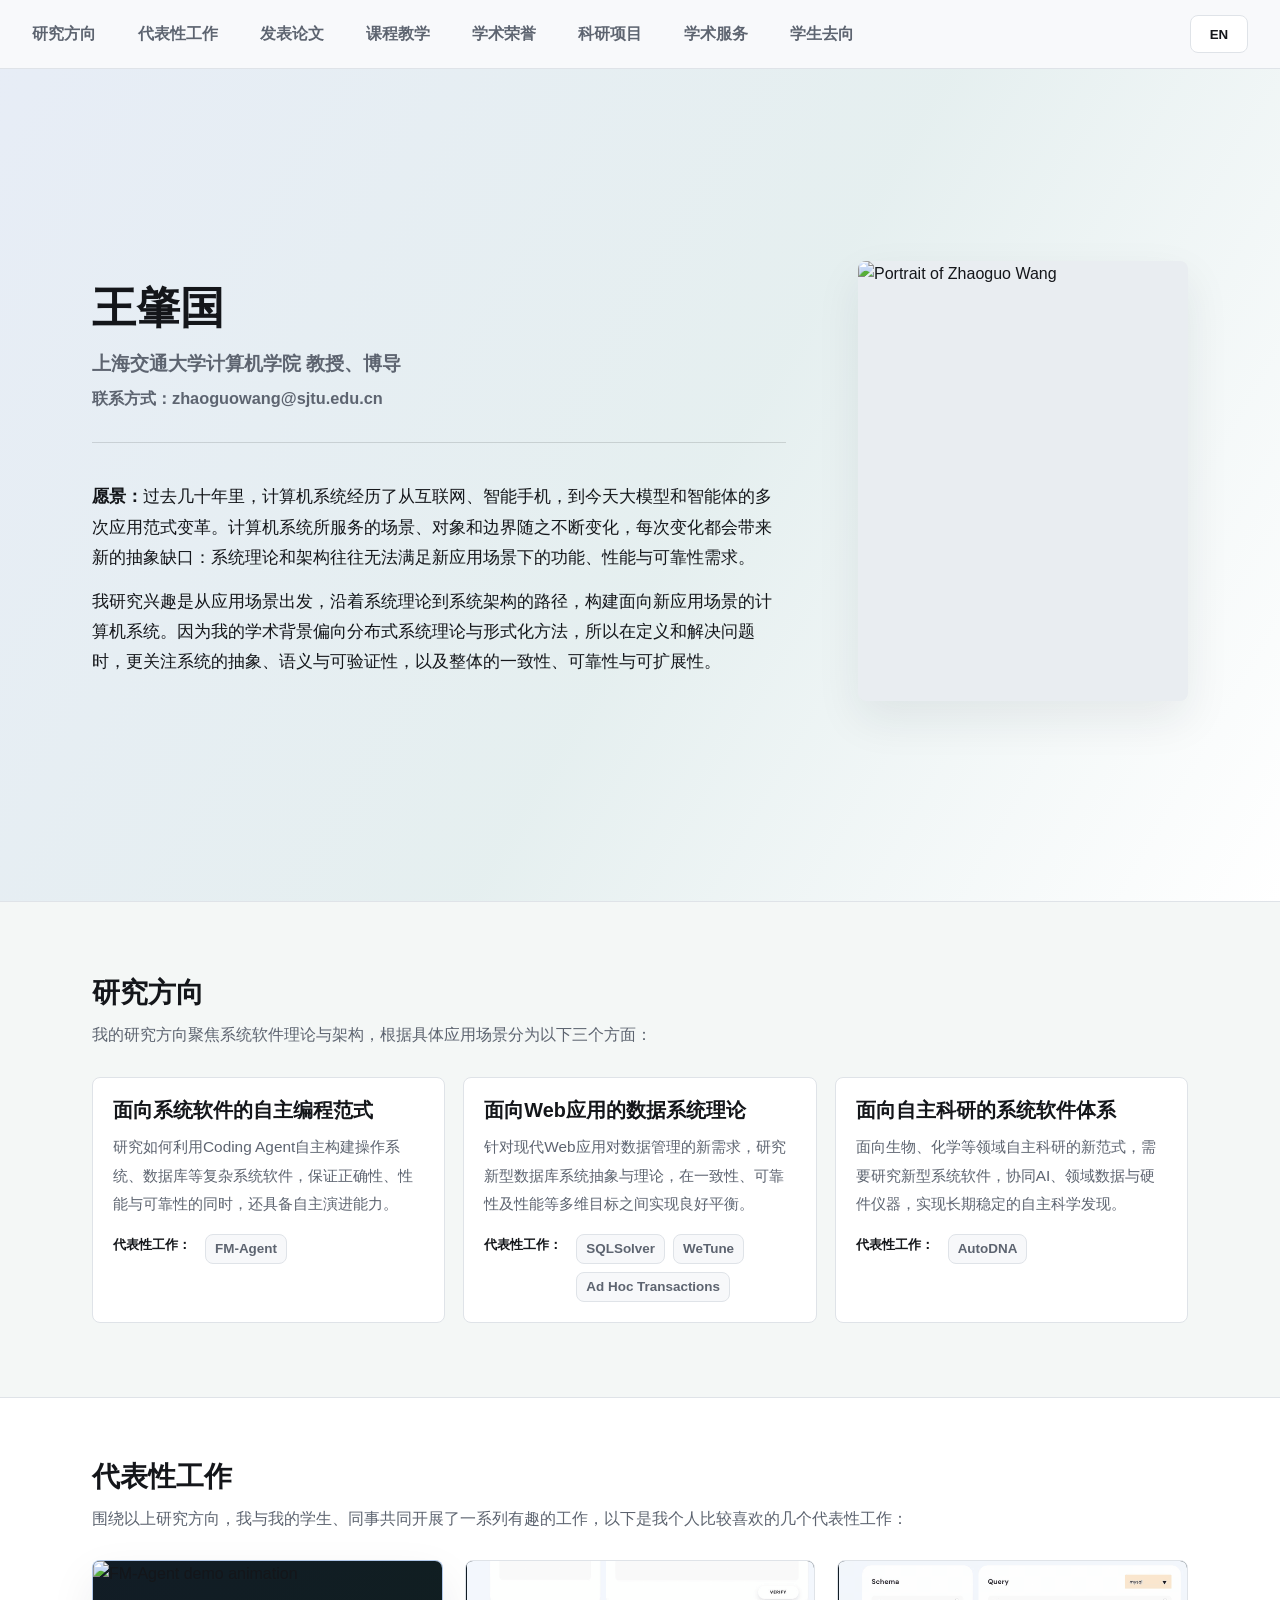
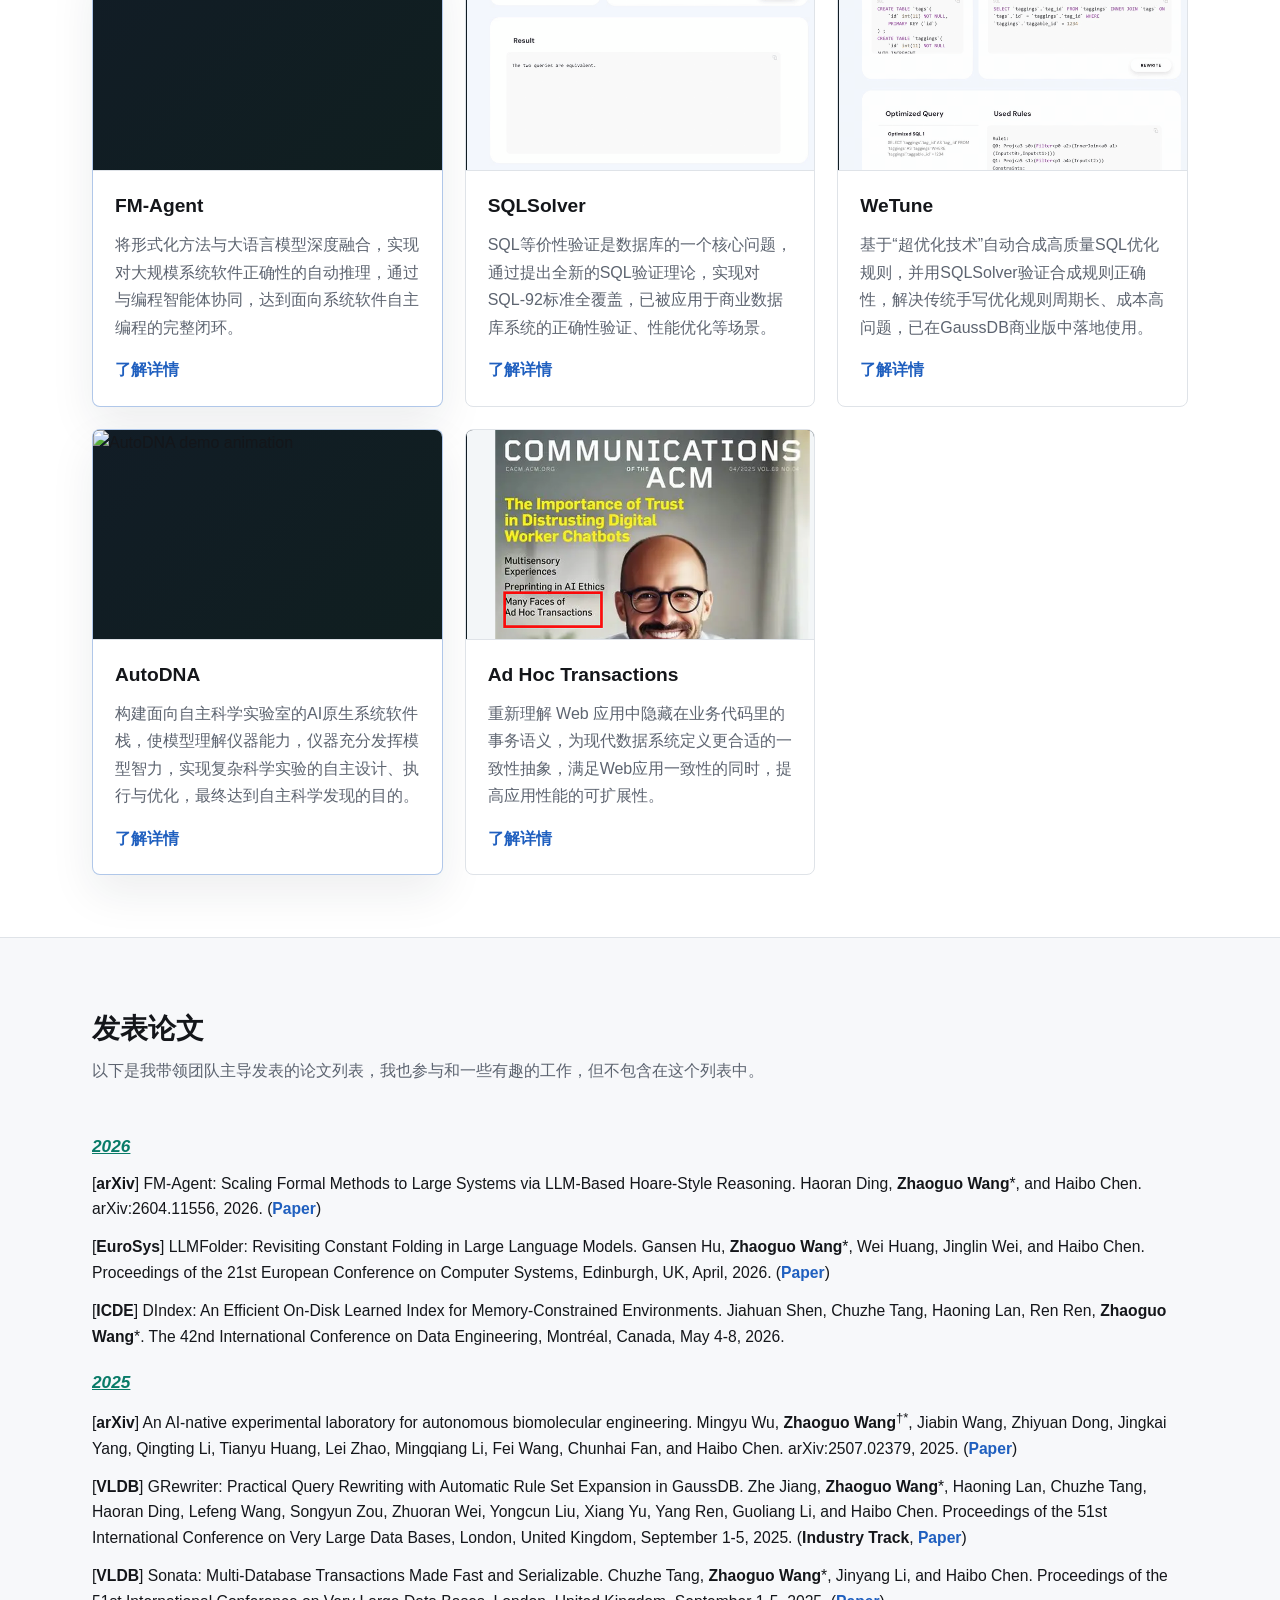
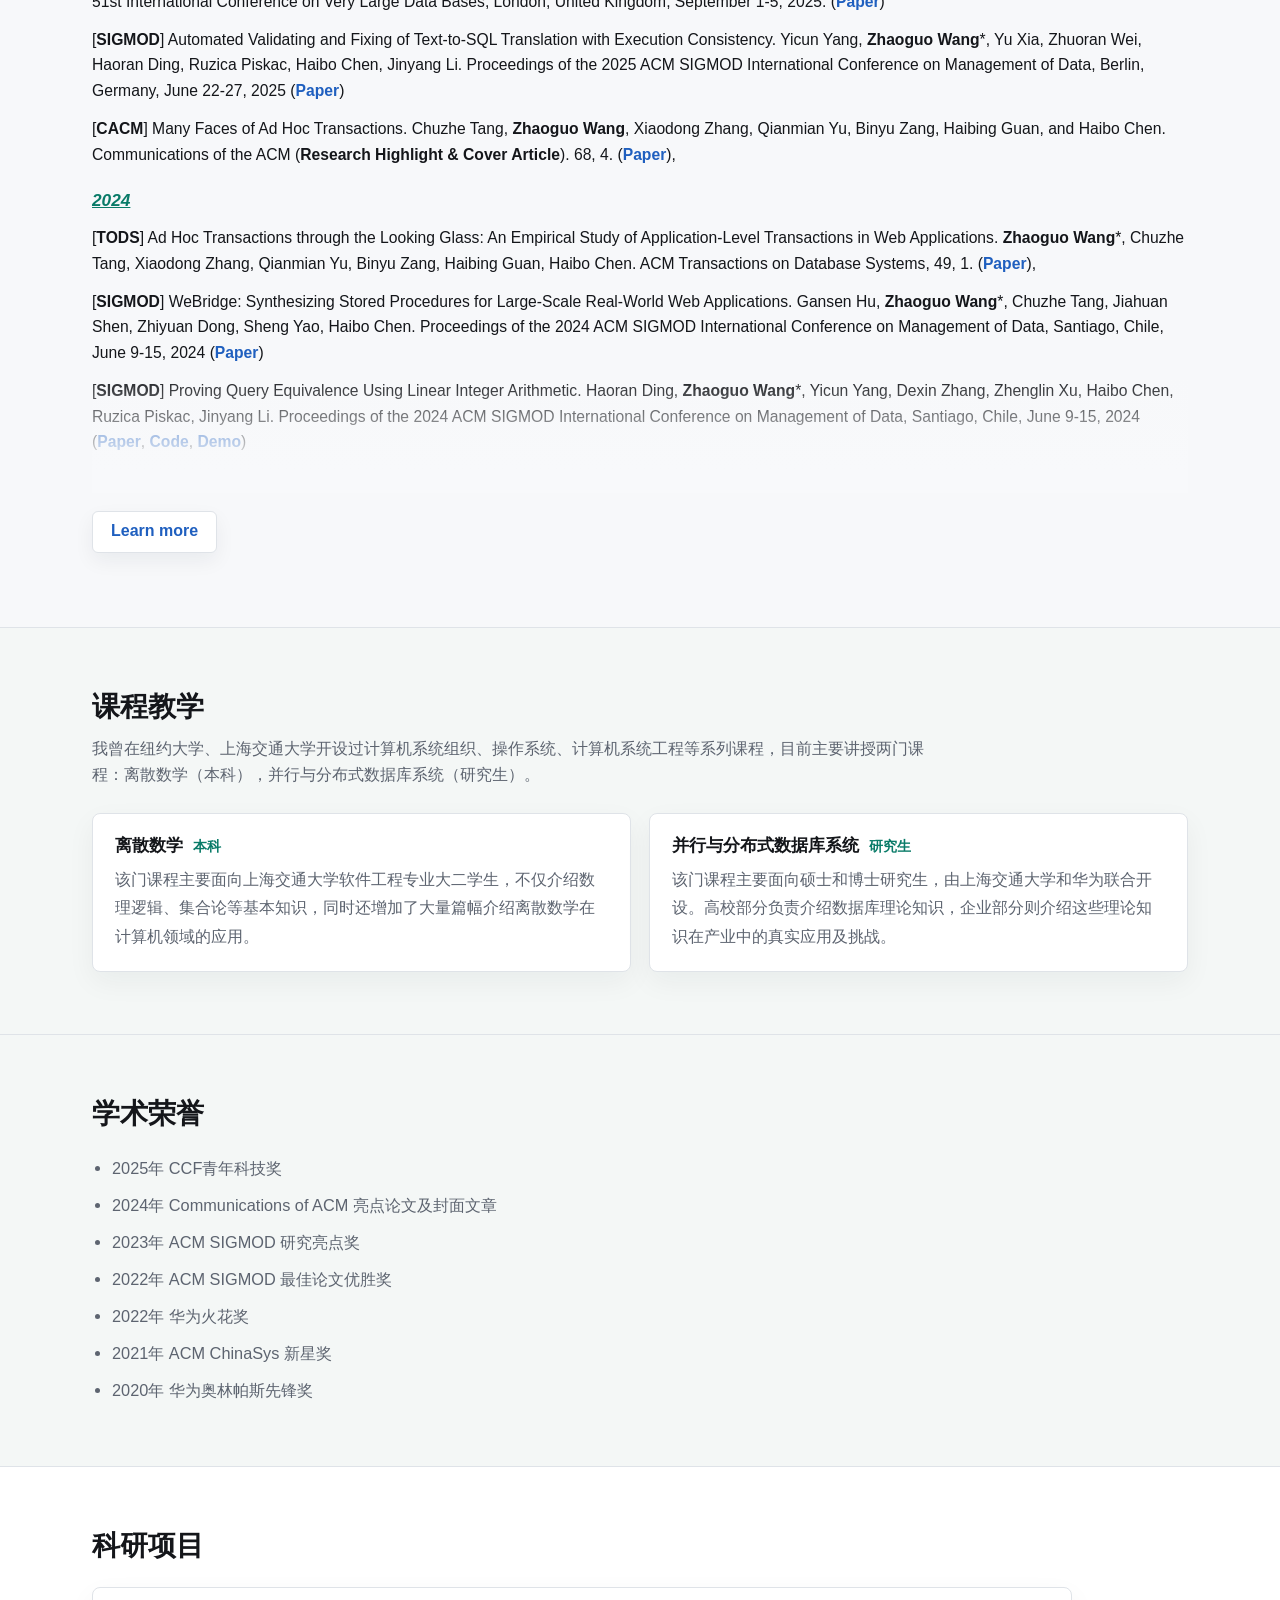
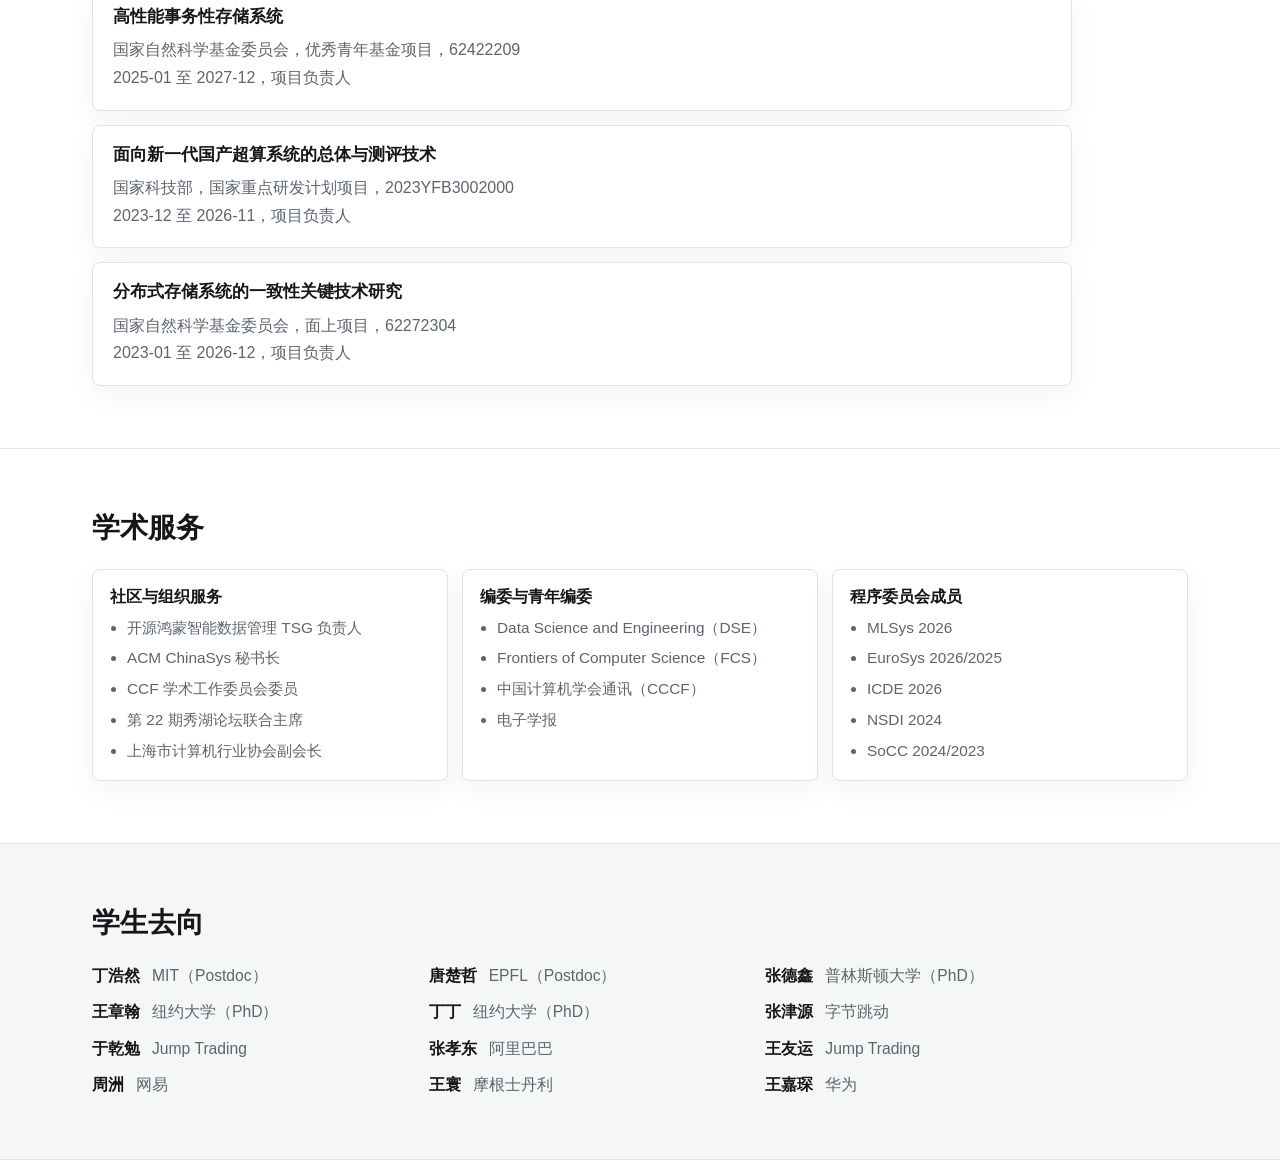
==== index.html @ a7bd4080 "Publish personal homepage" ====
<!doctype html>
<html lang="zh-CN">
  <head>
    <meta charset="utf-8">
    <meta name="viewport" content="width=device-width, initial-scale=1">
    <title>王肇国 | Zhaoguo Wang</title>
    <meta
      name="description"
      content="王肇国，上海交通大学计算机学院教授。研究可信 AI-native 系统、数据系统的自动化验证与优化，以及自动化科学基础设施。"
    >
    <link rel="stylesheet" href="./styles.css">
  </head>
  <body>
    <header class="site-header">
      <nav class="main-nav" aria-label="Primary navigation">
        <a href="#research-agenda" data-nav="researchAgenda">研究方向</a>
        <div class="nav-dropdown">
          <a href="#research-projects" data-nav="researchProjects">代表性工作</a>
          <div class="nav-dropdown-menu" id="work-nav-menu" aria-label="Representative work pages"></div>
        </div>
        <a href="#publications" data-nav="publications">发表论文</a>
        <a href="#teaching" data-nav="teaching">课程教学</a>
        <a href="#honors" data-nav="honors">学术荣誉</a>
        <a href="#funded-projects" data-nav="fundedProjects">科研项目</a>
        <a href="#academic-service" data-nav="academicService">学术服务</a>
        <a href="#student-destinations" data-nav="studentDestinations">学生去向</a>
      </nav>
      <button class="language-toggle" id="language-toggle" type="button">EN</button>
    </header>

    <main id="top">
      <section class="hero-section" aria-labelledby="hero-name">
        <div class="hero-inner">
          <div class="hero-copy">
            <h1 id="hero-name"></h1>
            <p class="role-line" id="hero-role"></p>
            <p class="role-line contact-line" id="hero-contact"></p>
            <div class="hero-interest">
              <div class="hero-lead" id="hero-lead"></div>
            </div>
          </div>
          <figure class="portrait-frame">
            <img
              src="https://cs.sjtu.edu.cn/upload/image/jiaoshiml/%E7%8E%8B%E8%82%87%E5%9B%BD.jpg"
              alt="Portrait of Zhaoguo Wang"
            >
          </figure>
        </div>
      </section>

      <section class="section-band subtle" id="research-agenda" aria-labelledby="research-agenda-title">
        <div class="content-grid research-agenda-grid">
          <div class="section-heading">
            <p class="eyebrow" id="research-agenda-eyebrow"></p>
            <h2 id="research-agenda-title"></h2>
            <p class="section-note" id="research-agenda-note"></p>
          </div>
          <div class="research-direction-stack" id="research-direction-stack"></div>
        </div>
      </section>

      <section class="section-band" id="research-projects" aria-labelledby="research-projects-title">
        <div class="content-grid compact-grid work-section-grid">
          <div class="section-heading">
            <p class="eyebrow" id="research-projects-eyebrow"></p>
            <h2 id="research-projects-title"></h2>
            <p class="section-note" id="research-projects-note"></p>
          </div>
          <div class="research-project-stack" id="research-projects-stack"></div>
        </div>
      </section>

      <section class="section-band quiet" id="publications" aria-labelledby="publications-title">
        <div class="content-grid publications-grid">
          <div class="section-heading">
            <p class="eyebrow" id="publications-eyebrow"></p>
            <h2 id="publications-title"></h2>
            <p class="section-note" id="publications-note"></p>
          </div>
          <div class="publication-list-panel">
            <div class="publication-stack" id="publication-stack"></div>
            <button class="publication-toggle" id="publication-toggle" type="button" aria-expanded="false"></button>
          </div>
        </div>
      </section>

      <section class="section-band subtle" id="teaching" aria-labelledby="teaching-title">
        <div class="content-grid compact-grid teaching-grid">
          <div class="section-heading">
            <p class="eyebrow" id="teaching-eyebrow"></p>
            <h2 id="teaching-title"></h2>
            <p class="section-note" id="teaching-note"></p>
          </div>
          <div class="course-list" id="teaching-list"></div>
        </div>
      </section>

      <section class="section-band subtle" id="honors" aria-labelledby="honors-title">
        <div class="content-grid compact-grid honors-grid">
          <div class="section-heading">
            <p class="eyebrow" id="honors-eyebrow"></p>
            <h2 id="honors-title"></h2>
          </div>
          <ul class="plain-list standalone-list" id="honors-list"></ul>
        </div>
      </section>

      <section class="section-band" id="funded-projects" aria-labelledby="funded-projects-title">
        <div class="content-grid compact-grid funded-projects-grid">
          <div class="section-heading">
            <p class="eyebrow" id="funded-projects-eyebrow"></p>
            <h2 id="funded-projects-title"></h2>
          </div>
          <div class="funded-project-list" id="funded-projects-list"></div>
        </div>
      </section>

      <section class="section-band" id="academic-service" aria-labelledby="academic-service-title">
        <div class="content-grid compact-grid academic-service-grid">
          <div class="section-heading">
            <p class="eyebrow" id="academic-service-eyebrow"></p>
            <h2 id="academic-service-title"></h2>
          </div>
          <div class="academic-service-list" id="academic-service-list"></div>
        </div>
      </section>

      <section class="section-band subtle" id="student-destinations" aria-labelledby="student-destinations-title">
        <div class="content-grid compact-grid student-destinations-grid">
          <div class="section-heading">
            <p class="eyebrow" id="student-destinations-eyebrow"></p>
            <h2 id="student-destinations-title"></h2>
          </div>
          <div class="student-destination-list" id="student-destinations-list"></div>
        </div>
      </section>

    </main>

    <script src="./publications.js"></script>
    <script src="./script.js"></script>
  </body>
</html>
---- styles.css ----
:root {
  color-scheme: light;
  --paper: #f8f9fb;
  --surface: #ffffff;
  --ink: #14161a;
  --muted: #5d6470;
  --line: #dfe3e8;
  --blue: #1f5fbf;
  --green: #097b68;
  --amber: #a75a21;
  --red: #9b3d4b;
  --shadow: 0 18px 45px rgba(24, 33, 45, 0.08);
  --max-width: 1160px;
}

* {
  box-sizing: border-box;
}

html {
  scroll-behavior: smooth;
}

body {
  margin: 0;
  background: var(--paper);
  color: var(--ink);
  font-family: -apple-system, BlinkMacSystemFont, "Segoe UI", "Noto Sans SC", "PingFang SC",
    "Microsoft YaHei", sans-serif;
  font-size: 16px;
  line-height: 1.65;
  letter-spacing: 0;
}

a {
  color: var(--blue);
  text-decoration-thickness: 1px;
  text-underline-offset: 3px;
}

a:hover {
  color: var(--green);
}

.site-header {
  position: sticky;
  top: 0;
  z-index: 20;
  display: flex;
  align-items: center;
  gap: 28px;
  min-height: 68px;
  padding: 0 32px;
  background: rgba(248, 249, 251, 0.94);
  border-bottom: 1px solid var(--line);
  backdrop-filter: blur(14px);
}

.main-nav {
  display: flex;
  align-items: center;
  justify-content: flex-start;
  gap: 42px;
  flex: 1;
  overflow: visible;
  scrollbar-width: none;
}

.main-nav::-webkit-scrollbar {
  display: none;
}

.main-nav a {
  color: var(--muted);
  font-size: 0.98rem;
  font-weight: 600;
  text-decoration: none;
  white-space: nowrap;
}

.main-nav a:hover {
  color: var(--ink);
}

.nav-dropdown {
  position: relative;
  display: flex;
  align-items: center;
  min-height: 68px;
}

.nav-dropdown-menu {
  position: absolute;
  top: calc(100% - 10px);
  left: 50%;
  z-index: 30;
  display: grid;
  min-width: 260px;
  padding: 8px;
  border: 1px solid var(--line);
  border-radius: 8px;
  background: rgba(255, 255, 255, 0.98);
  box-shadow: var(--shadow);
  opacity: 0;
  pointer-events: none;
  transform: translate(-50%, 6px);
  transition:
    opacity 0.16s ease,
    transform 0.16s ease;
}

.nav-dropdown:hover .nav-dropdown-menu,
.nav-dropdown:focus-within .nav-dropdown-menu,
.nav-dropdown.open .nav-dropdown-menu {
  opacity: 1;
  pointer-events: auto;
  transform: translate(-50%, 0);
}

.nav-dropdown-menu a {
  display: block;
  padding: 9px 10px;
  border-radius: 6px;
  color: var(--muted);
  font-size: 0.9rem;
  line-height: 1.35;
}

.nav-dropdown-menu a:hover {
  background: #f1f4f8;
  color: var(--ink);
}

.language-toggle {
  width: 58px;
  height: 38px;
  border: 1px solid var(--line);
  border-radius: 8px;
  background: var(--surface);
  color: var(--ink);
  font-weight: 700;
  cursor: pointer;
}

.language-toggle:hover {
  border-color: var(--blue);
}

.hero-section {
  background:
    linear-gradient(120deg, rgba(31, 95, 191, 0.08), rgba(9, 123, 104, 0.08) 54%, #fff 100%),
    var(--paper);
  border-bottom: 1px solid var(--line);
}

.hero-inner {
  display: grid;
  grid-template-columns: minmax(0, 1fr) 330px;
  gap: 72px;
  align-items: center;
  max-width: var(--max-width);
  min-height: calc(100vh - 68px);
  margin: 0 auto;
  padding: 74px 32px 82px;
}

.hero-copy {
  max-width: 760px;
}

.eyebrow {
  margin: 0 0 12px;
  color: var(--green);
  font-size: 0.88rem;
  font-weight: 800;
}

h1,
h2,
h3,
p {
  letter-spacing: 0;
}

h1 {
  margin: 0;
  font-size: 2.72rem;
  line-height: 1.08;
}

h2 {
  margin: 0;
  font-size: 1.72rem;
  line-height: 1.24;
}

h3 {
  margin: 0;
  font-size: 1.08rem;
  line-height: 1.35;
}

.role-line {
  margin: 16px 0 0;
  color: var(--muted);
  font-size: 1.18rem;
  font-weight: 650;
}

.contact-line {
  margin-top: 6px;
  font-size: 1.02rem;
}

.hero-lead {
  max-width: 720px;
  margin: 14px 0 0;
  font-size: 1.08rem;
  line-height: 1.75;
}

.hero-lead p {
  margin: 0;
}

.hero-lead p + p {
  margin-top: 14px;
}

.hero-interest {
  max-width: 760px;
  margin-top: 30px;
  padding-top: 24px;
  border-top: 1px solid rgba(20, 22, 26, 0.14);
}

.portrait-frame {
  margin: 0;
}

.portrait-frame img {
  display: block;
  width: 100%;
  aspect-ratio: 3 / 4;
  object-fit: cover;
  border-radius: 8px;
  box-shadow: var(--shadow);
  background: #e9edf1;
}

.section-band {
  border-bottom: 1px solid var(--line);
  background: var(--surface);
}

.section-band.subtle {
  background: #f4f7f6;
}

.section-band.quiet {
  background: #f7f8fa;
}

.content-grid {
  display: grid;
  grid-template-columns: 300px minmax(0, 1fr);
  gap: 64px;
  max-width: var(--max-width);
  margin: 0 auto;
  padding: 74px 32px;
}

.compact-grid {
  padding-top: 62px;
  padding-bottom: 62px;
}

.teaching-grid,
.honors-grid,
.funded-projects-grid,
.academic-service-grid,
.student-destinations-grid {
  grid-template-columns: 1fr;
  gap: 24px;
}

.teaching-grid .section-heading,
.honors-grid .section-heading,
.funded-projects-grid .section-heading,
.academic-service-grid .section-heading,
.student-destinations-grid .section-heading {
  position: static;
  max-width: 860px;
}

.section-heading {
  position: sticky;
  top: 96px;
  align-self: start;
}

.section-heading .eyebrow {
  display: none;
}

.section-note {
  margin: 12px 0 0;
  color: var(--muted);
}

.large-copy {
  margin: 0;
  font-size: 1.15rem;
  line-height: 1.8;
}

.research-direction-stack,
.research-project-stack {
  display: grid;
  gap: 18px;
}

.research-agenda-grid {
  grid-template-columns: 1fr;
  gap: 28px;
}

.research-agenda-grid .section-heading {
  position: static;
  max-width: none;
}

.research-agenda-grid .section-note {
  max-width: 1040px;
}

.work-section-grid {
  grid-template-columns: 1fr;
  gap: 28px;
}

.work-section-grid .section-heading {
  position: static;
  max-width: 980px;
}

.publications-grid {
  grid-template-columns: 1fr;
  gap: 28px;
}

.publications-grid .section-heading {
  position: static;
  max-width: 980px;
}

.research-direction-stack {
  grid-template-columns: repeat(3, minmax(0, 1fr));
}

.research-direction-card {
  display: grid;
  grid-template-columns: 1fr;
  gap: 14px;
  padding: 20px;
  border: 1px solid var(--line);
  border-radius: 8px;
  background: var(--surface);
  color: var(--ink);
  transition:
    border-color 0.16s ease,
    box-shadow 0.16s ease,
    transform 0.16s ease;
}

.research-direction-card:hover {
  border-color: rgba(31, 95, 191, 0.45);
  color: var(--ink);
  box-shadow: var(--shadow);
  transform: translateY(-1px);
}

.research-direction-card h3 {
  font-size: 1.24rem;
  line-height: 1.3;
}

.direction-copy p {
  margin: 10px 0 0;
  color: var(--muted);
  font-size: 0.96rem;
  line-height: 1.85;
}

.direction-project-list {
  display: flex;
  flex-wrap: nowrap;
  column-gap: 14px;
  row-gap: 8px;
  align-items: flex-start;
  margin-top: 15px;
}

.direction-project-links {
  display: inline-flex;
  flex: 1 1 auto;
  flex-wrap: wrap;
  gap: 8px;
  min-width: 0;
}

.direction-project-list > span,
.direction-project-list a {
  display: inline-flex;
  align-items: center;
  min-height: 28px;
  padding: 3px 9px;
  border: 1px solid var(--line);
  border-radius: 8px;
  background: #f7f8fa;
  color: var(--muted);
  font-size: 0.84rem;
  font-weight: 650;
  text-decoration: none;
}

.direction-project-list a:hover {
  border-color: rgba(31, 95, 191, 0.42);
  color: var(--blue);
  background: #f3f7ff;
}

.direction-project-list .direction-project-label {
  flex: 0 0 auto;
  min-height: auto;
  padding: 0;
  border: 0;
  background: transparent;
  color: var(--ink);
  font-weight: 750;
  white-space: nowrap;
}

.direction-project-list .direction-project-links {
  min-height: auto;
  padding: 0;
  border: 0;
  background: transparent;
}

.project-group {
  scroll-margin-top: 92px;
}

.project-group h3 {
  margin: 0 0 14px;
  color: var(--green);
  font-size: 1.22rem;
}

.research-direction-card,
.work-card,
.story-card,
.pub-year-block {
  border: 1px solid var(--line);
  border-radius: 8px;
  background: var(--surface);
}

.work-gallery {
  display: grid;
  grid-template-columns: repeat(3, minmax(0, 1fr));
  gap: 22px;
}

.work-card {
  overflow: hidden;
}

.work-card.featured {
  border-color: rgba(31, 95, 191, 0.35);
  box-shadow: var(--shadow);
}

.work-card-media {
  display: flex;
  align-items: center;
  justify-content: center;
  min-height: 210px;
  aspect-ratio: 16 / 9;
  overflow: hidden;
  border-bottom: 1px solid var(--line);
  background:
    linear-gradient(135deg, rgba(31, 95, 191, 0.08), rgba(9, 123, 104, 0.08)),
    #101719;
}

.work-card-media img {
  display: block;
  width: 100%;
  height: 100%;
  object-fit: contain;
}

.work-card-copy {
  display: grid;
  gap: 12px;
  padding: 22px;
}

.work-card-copy h3 {
  font-size: 1.2rem;
}

.work-card-copy p {
  margin: 0;
  color: var(--muted);
  line-height: 1.72;
}

.learn-more-link {
  justify-self: start;
  margin-top: 4px;
  color: var(--blue);
  font-weight: 750;
  text-decoration: none;
}

.learn-more-link:hover {
  color: var(--green);
}

.story-grid {
  display: grid;
  gap: 18px;
}

.story-card {
  padding: 24px;
}

.story-card.featured {
  border-color: rgba(31, 95, 191, 0.35);
  box-shadow: var(--shadow);
}

.story-meta {
  display: flex;
  flex-wrap: wrap;
  gap: 8px;
  margin-bottom: 14px;
  color: var(--muted);
  font-size: 0.82rem;
  font-weight: 750;
}

.meta-pill {
  display: inline-flex;
  align-items: center;
  min-height: 26px;
  padding: 3px 9px;
  border-radius: 8px;
  background: #f1f3f6;
}

.story-question {
  margin: 12px 0 0;
  color: var(--amber);
  font-weight: 750;
}

.story-text {
  margin: 12px 0 0;
  color: var(--muted);
}

.tag-list,
.card-links {
  display: flex;
  flex-wrap: wrap;
  gap: 8px;
}

.tag-list {
  margin-top: 18px;
}

.tag {
  display: inline-flex;
  align-items: center;
  min-height: 28px;
  padding: 3px 9px;
  border: 1px solid var(--line);
  border-radius: 8px;
  color: var(--muted);
  font-size: 0.84rem;
}

.card-links {
  margin-top: 18px;
}

.card-links a {
  font-weight: 750;
}

.detail-link {
  color: var(--green);
}

.pending-link {
  color: var(--muted);
  font-weight: 650;
}

.work-hero {
  border-bottom: 1px solid var(--line);
  background:
    linear-gradient(120deg, rgba(31, 95, 191, 0.08), rgba(9, 123, 104, 0.08) 58%, #fff 100%),
    var(--paper);
}

.work-hero-inner {
  max-width: var(--max-width);
  margin: 0 auto;
  padding: 86px 32px 66px;
}

.work-back-link {
  display: inline-flex;
  margin-bottom: 34px;
  color: var(--muted);
  font-size: 0.95rem;
  font-weight: 750;
  text-decoration: none;
}

.work-back-link:hover {
  color: var(--ink);
}

.work-area {
  margin: 0 0 14px;
  color: var(--green);
  font-size: 0.95rem;
  font-weight: 800;
}

.work-title {
  max-width: 860px;
  font-size: 2.42rem;
  line-height: 1.16;
}

.work-meta {
  display: flex;
  flex-wrap: wrap;
  gap: 8px;
  margin-top: 20px;
}

.work-question {
  max-width: 850px;
  margin: 22px 0 0;
  color: var(--amber);
  font-size: 1.18rem;
  font-weight: 750;
  line-height: 1.65;
}

.work-detail-grid {
  display: grid;
  grid-template-columns: minmax(0, 1fr) 340px;
  gap: 52px;
  max-width: var(--max-width);
  margin: 0 auto;
  padding: 68px 32px 78px;
}

.work-overview,
.resource-panel {
  border: 1px solid var(--line);
  border-radius: 8px;
  background: var(--surface);
}

.work-overview {
  padding: 30px;
}

.work-overview h2,
.resource-panel h2 {
  font-size: 1.18rem;
}

.work-basic-copy p {
  margin: 16px 0 0;
  color: var(--muted);
  line-height: 1.85;
}

.resource-stack {
  display: grid;
  gap: 16px;
  align-self: start;
}

.resource-panel {
  padding: 22px;
}

.resource-panel ul {
  display: grid;
  gap: 10px;
  margin: 14px 0 0;
  padding-left: 20px;
  color: var(--muted);
}

.resource-panel li {
  line-height: 1.65;
}

.publication-list-panel {
  display: grid;
  gap: 18px;
}

.publication-stack {
  position: relative;
  display: grid;
  gap: 18px;
}

.publication-stack.is-collapsed {
  max-height: 980px;
  overflow: hidden;
}

.publication-stack.is-collapsed::after {
  position: absolute;
  right: 0;
  bottom: 0;
  left: 0;
  height: 120px;
  content: "";
  pointer-events: none;
  background: linear-gradient(to bottom, rgba(248, 249, 251, 0), var(--paper) 82%);
}

.publication-toggle {
  justify-self: start;
  min-height: 42px;
  padding: 0 18px;
  color: var(--blue);
  font: inherit;
  font-weight: 700;
  background: var(--surface);
  border: 1px solid var(--line);
  border-radius: 6px;
  cursor: pointer;
  box-shadow: 0 8px 20px rgba(24, 33, 45, 0.06);
}

.publication-toggle:hover {
  color: var(--green);
  border-color: rgba(9, 123, 104, 0.35);
}

.publication-toggle[hidden] {
  display: none;
}

.ipads-publications {
  color: var(--text);
  font-size: 0.98rem;
  line-height: 1.62;
}

.ipads-publications p {
  margin: 0 0 13px;
}

.ipads-publications p:has(.u) {
  margin: 20px 0 10px;
  color: var(--green);
  font-size: 1.08rem;
}

.ipads-publications .u {
  text-decoration: underline;
}

.ipads-publications a {
  color: var(--blue);
  font-weight: 700;
  text-decoration: none;
}

.ipads-publications a:hover {
  color: var(--green);
  text-decoration: underline;
}

.pub-year-block {
  padding: 22px 24px;
}

.pub-year-block h3 {
  color: var(--green);
}

.pub-year-block ul {
  display: grid;
  gap: 10px;
  margin: 14px 0 0;
  padding-left: 20px;
}

.pub-year-block li {
  color: var(--muted);
}

.plain-list {
  display: grid;
  gap: 10px;
  margin: 14px 0 0;
  padding-left: 20px;
  color: var(--muted);
}

.standalone-list {
  align-self: start;
  margin-top: 0;
  max-width: 760px;
  font-size: 1.02rem;
}

.course-list {
  display: grid;
  grid-template-columns: repeat(2, minmax(0, 1fr));
  gap: 18px;
  align-self: start;
}

.course-item {
  padding: 20px 22px;
  background: var(--surface);
  border: 1px solid var(--line);
  border-radius: 8px;
  box-shadow: 0 10px 28px rgba(24, 33, 45, 0.05);
}

.course-item h3 {
  display: flex;
  flex-wrap: wrap;
  align-items: baseline;
  gap: 10px;
  margin: 0 0 9px;
  font-size: 1.08rem;
}

.course-item h3 a {
  color: var(--ink);
  text-decoration: none;
}

.course-item h3 a:hover {
  color: var(--green);
  text-decoration: underline;
}

.course-item h3 span {
  color: var(--green);
  font-size: 0.86rem;
  font-weight: 700;
}

.course-item p {
  margin: 0;
  color: var(--muted);
  line-height: 1.78;
}

.funded-project-list {
  display: grid;
  gap: 14px;
  max-width: 980px;
}

.funded-project-item {
  padding: 18px 20px;
  background: var(--surface);
  border: 1px solid var(--line);
  border-radius: 8px;
  box-shadow: 0 10px 28px rgba(24, 33, 45, 0.05);
}

.funded-project-item h3 {
  margin: 0 0 8px;
  color: var(--ink);
  font-size: 1.05rem;
}

.funded-project-item p {
  margin: 0;
  color: var(--muted);
  line-height: 1.72;
}

.academic-service-list {
  display: grid;
  grid-template-columns: repeat(3, minmax(0, 1fr));
  gap: 14px;
}

.service-panel {
  padding: 16px 17px;
  background: var(--surface);
  border: 1px solid var(--line);
  border-radius: 8px;
  box-shadow: 0 10px 28px rgba(24, 33, 45, 0.05);
}

.service-panel h3 {
  margin: 0 0 8px;
  color: var(--ink);
  font-size: 1rem;
}

.service-panel ul {
  display: grid;
  gap: 6px;
  margin: 0;
  padding-left: 17px;
  color: var(--muted);
  font-size: 0.96rem;
  line-height: 1.62;
}

.student-destination-list {
  display: grid;
  grid-template-columns: repeat(3, minmax(0, 1fr));
  column-gap: 30px;
  row-gap: 12px;
  max-width: 980px;
}

.student-destination-item {
  display: grid;
  grid-template-columns: max-content minmax(0, 1fr);
  gap: 12px;
  align-items: baseline;
  padding: 0;
}

.student-destination-item h3 {
  margin: 0;
  color: var(--ink);
  font-size: 1rem;
}

.student-destination-item h3 a {
  color: var(--ink);
  text-decoration: none;
}

.student-destination-item h3 a:hover {
  color: var(--green);
  text-decoration: underline;
}

.student-destination-item p {
  margin: 0;
  color: var(--muted);
  font-size: 0.98rem;
  line-height: 1.55;
}

@media (max-width: 900px) {
  .site-header {
    gap: 14px;
    padding: 0 18px;
  }

  .main-nav {
    justify-content: flex-start;
    gap: 30px;
    overflow: visible;
  }

  .main-nav a {
    white-space: nowrap;
  }

  .hero-inner {
    grid-template-columns: 1fr;
    gap: 36px;
    min-height: auto;
    padding: 50px 20px 56px;
  }

  .portrait-frame {
    max-width: 280px;
  }

  h1 {
    font-size: 2.35rem;
  }

  h2 {
    font-size: 1.46rem;
  }

  .hero-lead {
    font-size: 1.1rem;
  }

  .content-grid {
    grid-template-columns: 1fr;
    gap: 26px;
    padding: 52px 20px;
  }

  .work-hero-inner {
    padding: 54px 20px 48px;
  }

  .work-title {
    font-size: 2rem;
  }

  .work-detail-grid {
    grid-template-columns: 1fr;
    gap: 22px;
    padding: 48px 20px 56px;
  }

  .work-gallery {
    grid-template-columns: repeat(2, minmax(0, 1fr));
  }

  .student-destination-list {
    grid-template-columns: repeat(2, minmax(0, 1fr));
  }

  .section-heading {
    position: static;
  }

}

@media (max-width: 560px) {
  body {
    font-size: 15px;
  }

  .site-header {
    min-height: 62px;
  }

  .main-nav {
    display: none;
  }

  .language-toggle {
    margin-left: auto;
  }

  .research-direction-card {
    grid-template-columns: 1fr;
    gap: 12px;
  }

  .research-direction-stack {
    grid-template-columns: 1fr;
  }

  .work-gallery {
    grid-template-columns: 1fr;
  }

  .course-list {
    grid-template-columns: 1fr;
  }

  .academic-service-list {
    grid-template-columns: 1fr;
  }

  .student-destination-list {
    grid-template-columns: 1fr;
  }

  .student-destination-item {
    grid-template-columns: max-content minmax(0, 1fr);
    gap: 10px;
  }

  .work-card-media {
    min-height: 170px;
  }

  .story-card,
  .research-direction-card,
  .pub-year-block {
    padding: 18px;
  }
}
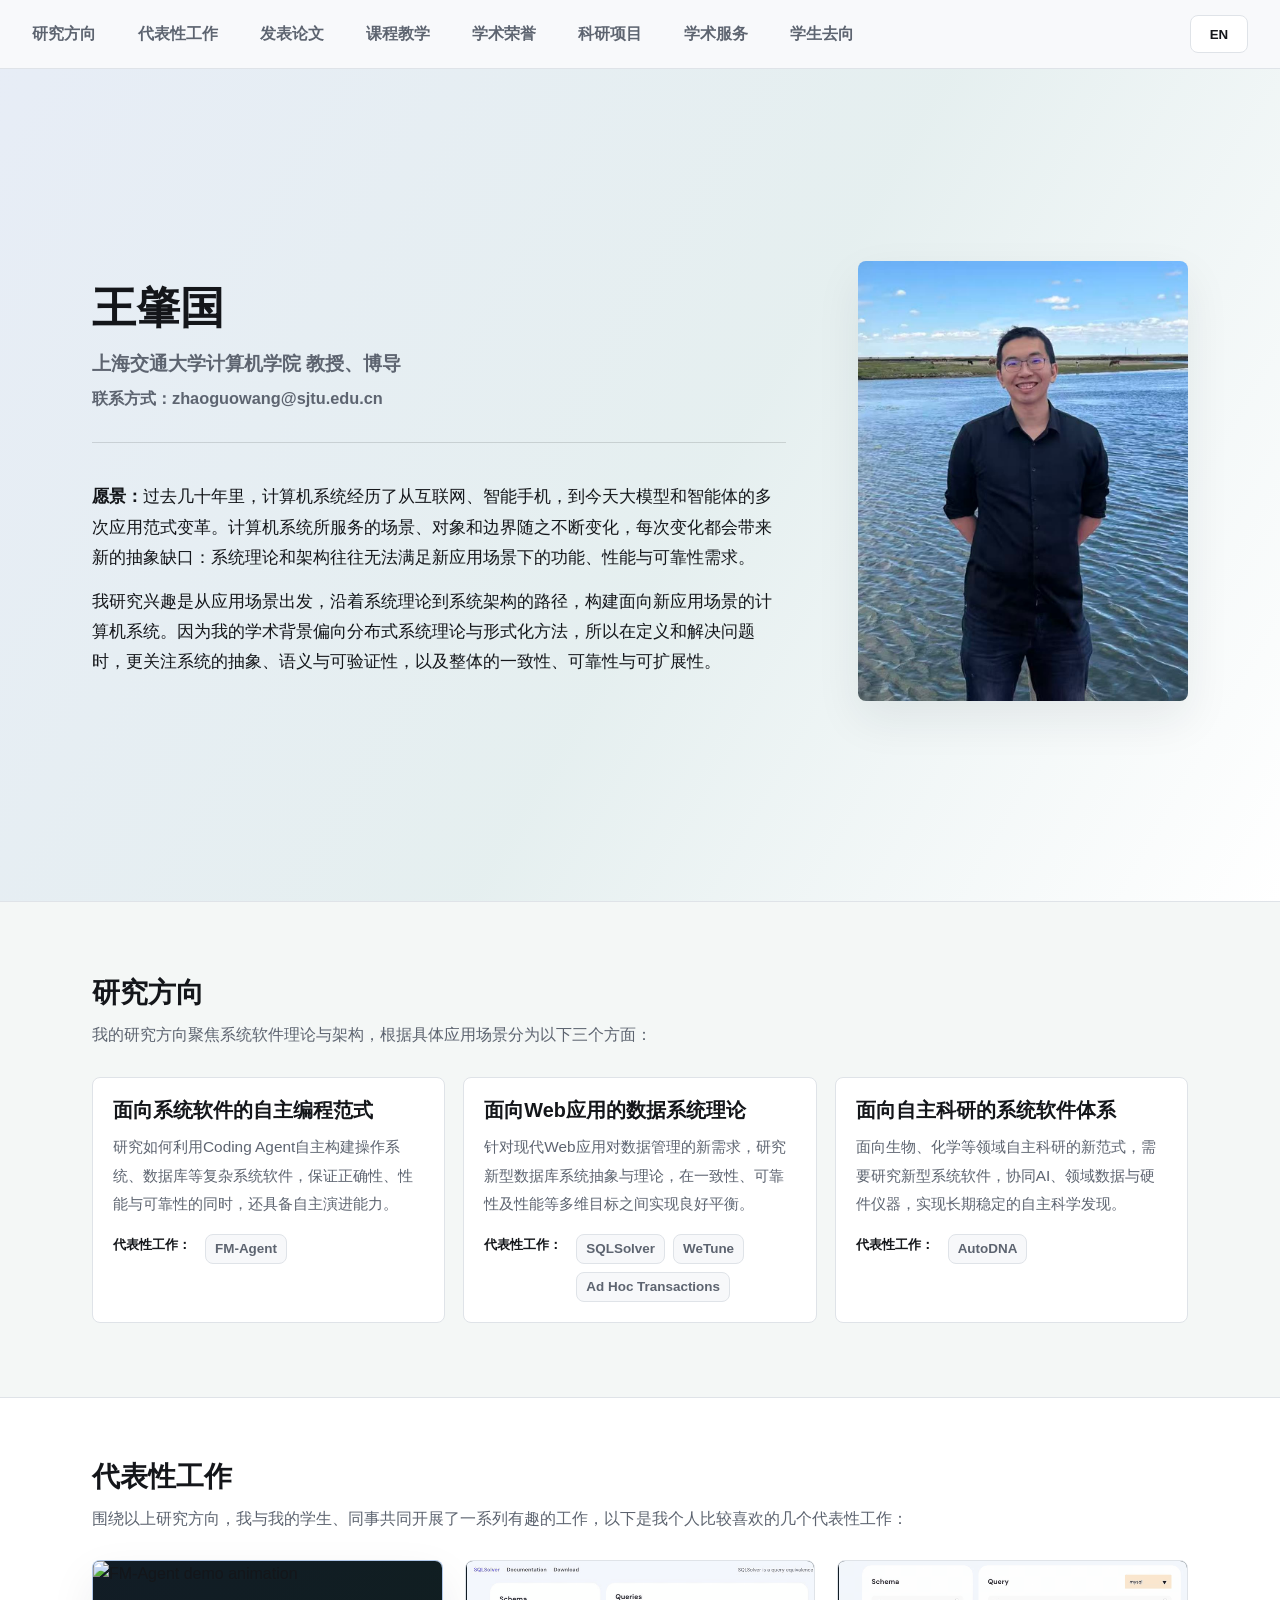
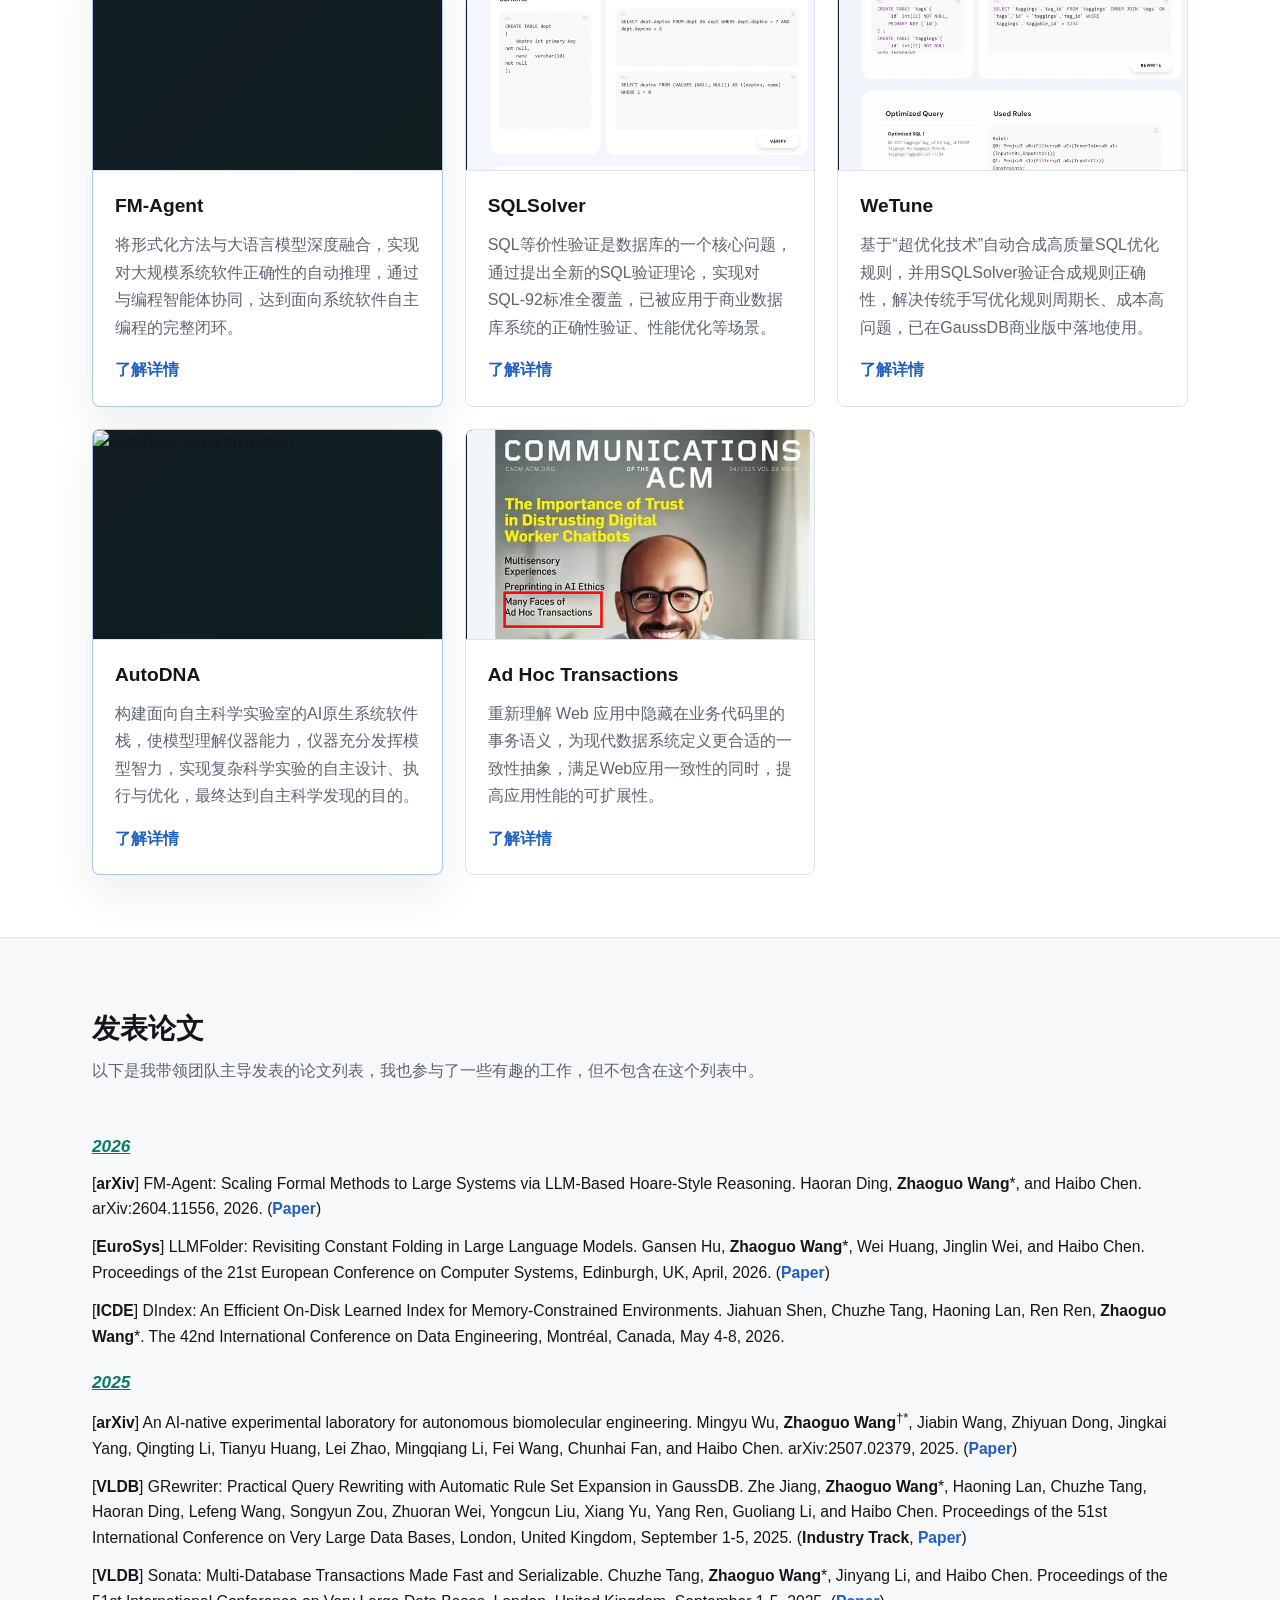
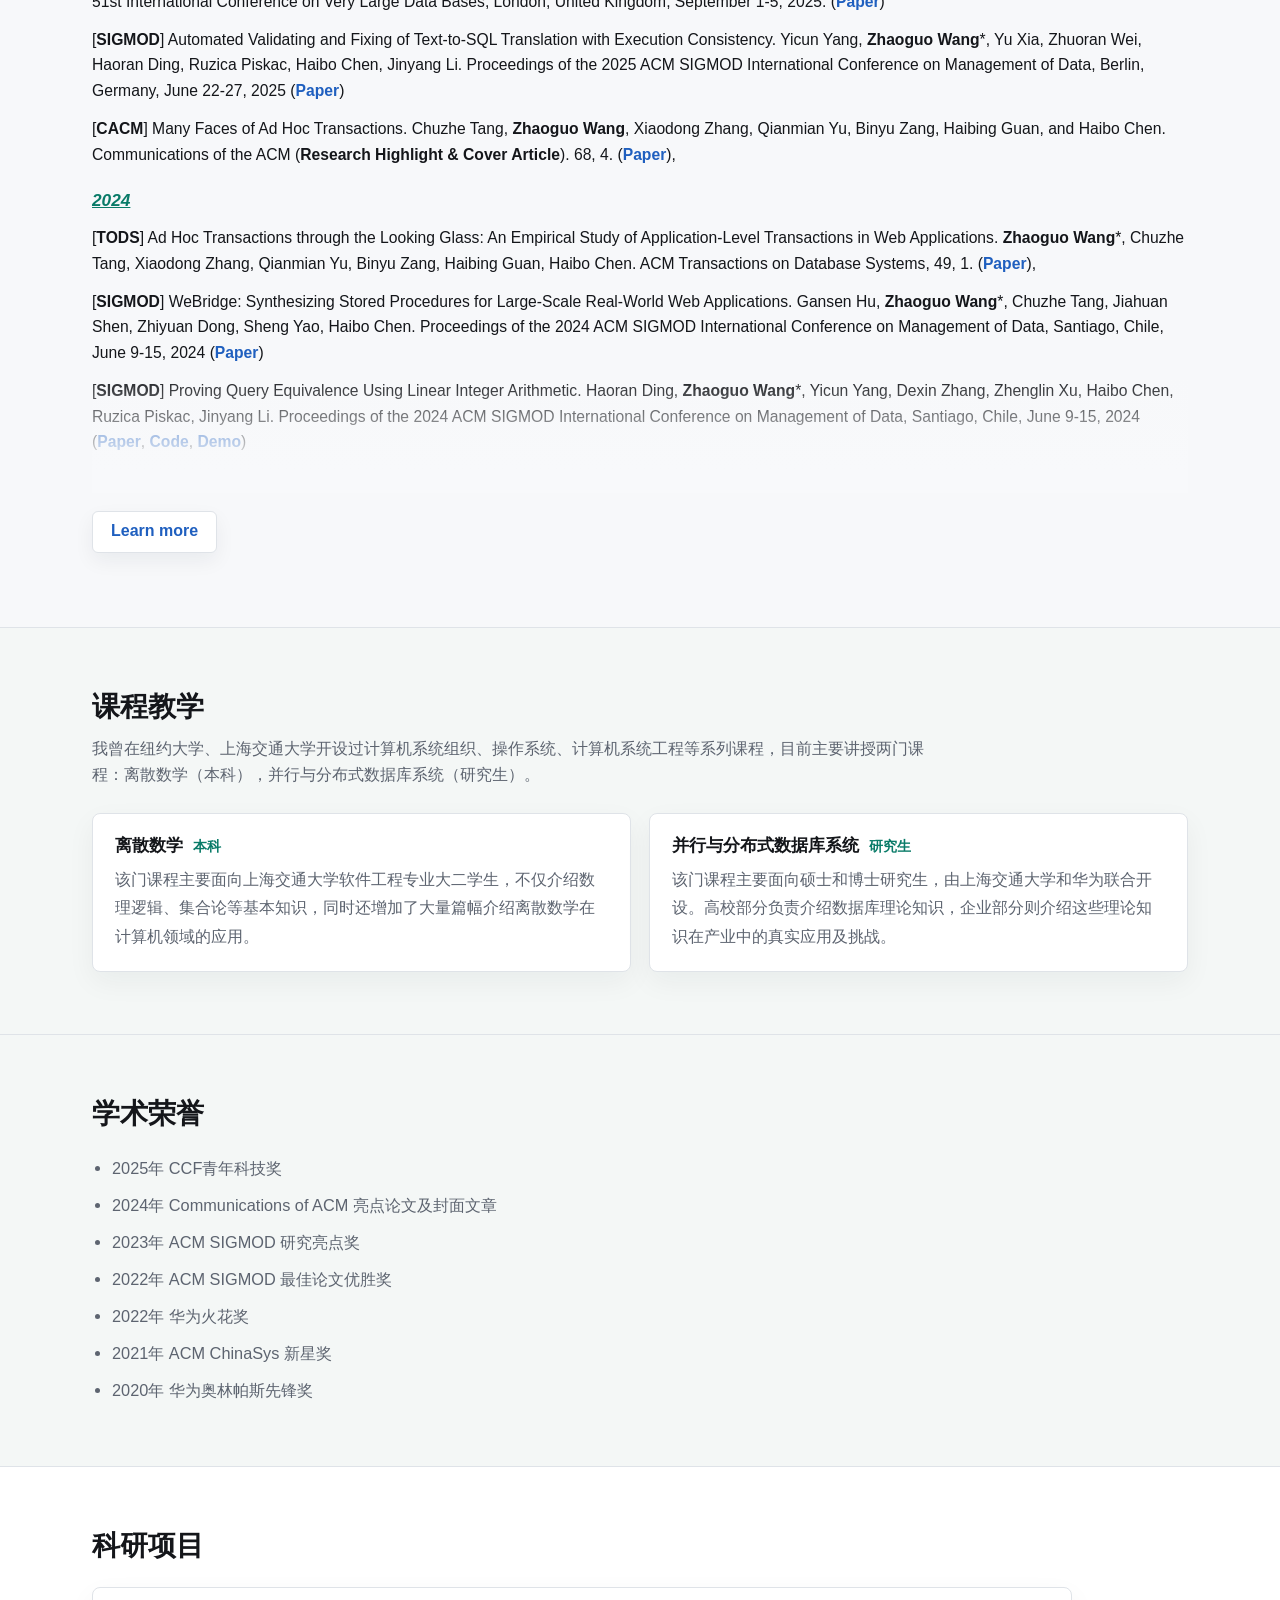
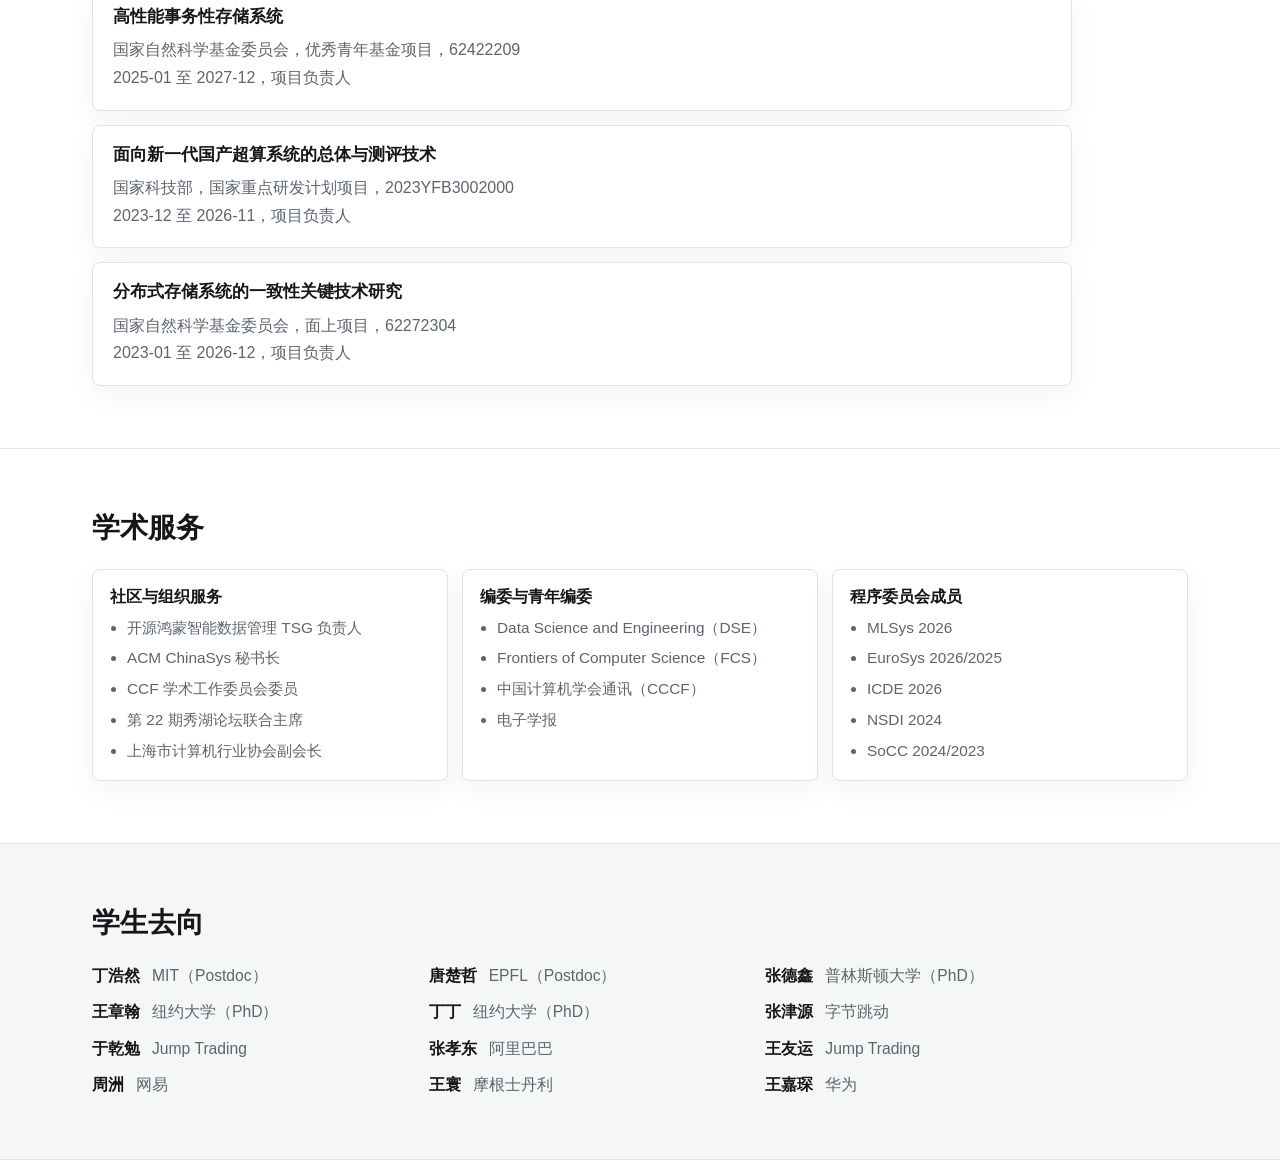
==== commit 58826842: "Update homepage portrait" ====
--- a/index.html
+++ b/index.html
@@ -6,9 +6,9 @@
     <title>王肇国 | Zhaoguo Wang</title>
     <meta
       name="description"
-      content="王肇国，上海交通大学计算机学院教授。研究可信 AI-native 系统、数据系统的自动化验证与优化，以及自动化科学基础设施。"
+      content="王肇国，上海交通大学计算机学院教授、博导。研究方向聚焦系统软件理论与架构，面向自主编程、现代 Web 应用和自主科研等应用场景。"
     >
-    <link rel="stylesheet" href="./styles.css">
+    <link rel="stylesheet" href="./styles.css?v=20260623-1">
   </head>
   <body>
     <header class="site-header">
@@ -41,7 +41,7 @@
           </div>
           <figure class="portrait-frame">
             <img
-              src="https://cs.sjtu.edu.cn/upload/image/jiaoshiml/%E7%8E%8B%E8%82%87%E5%9B%BD.jpg"
+              src="./assets/zhaoguo-portrait.jpg"
               alt="Portrait of Zhaoguo Wang"
             >
           </figure>
@@ -137,7 +137,7 @@
 
     </main>
 
-    <script src="./publications.js"></script>
-    <script src="./script.js"></script>
+    <script src="./publications.js?v=20260623-1"></script>
+    <script src="./script.js?v=20260623-1"></script>
   </body>
 </html>
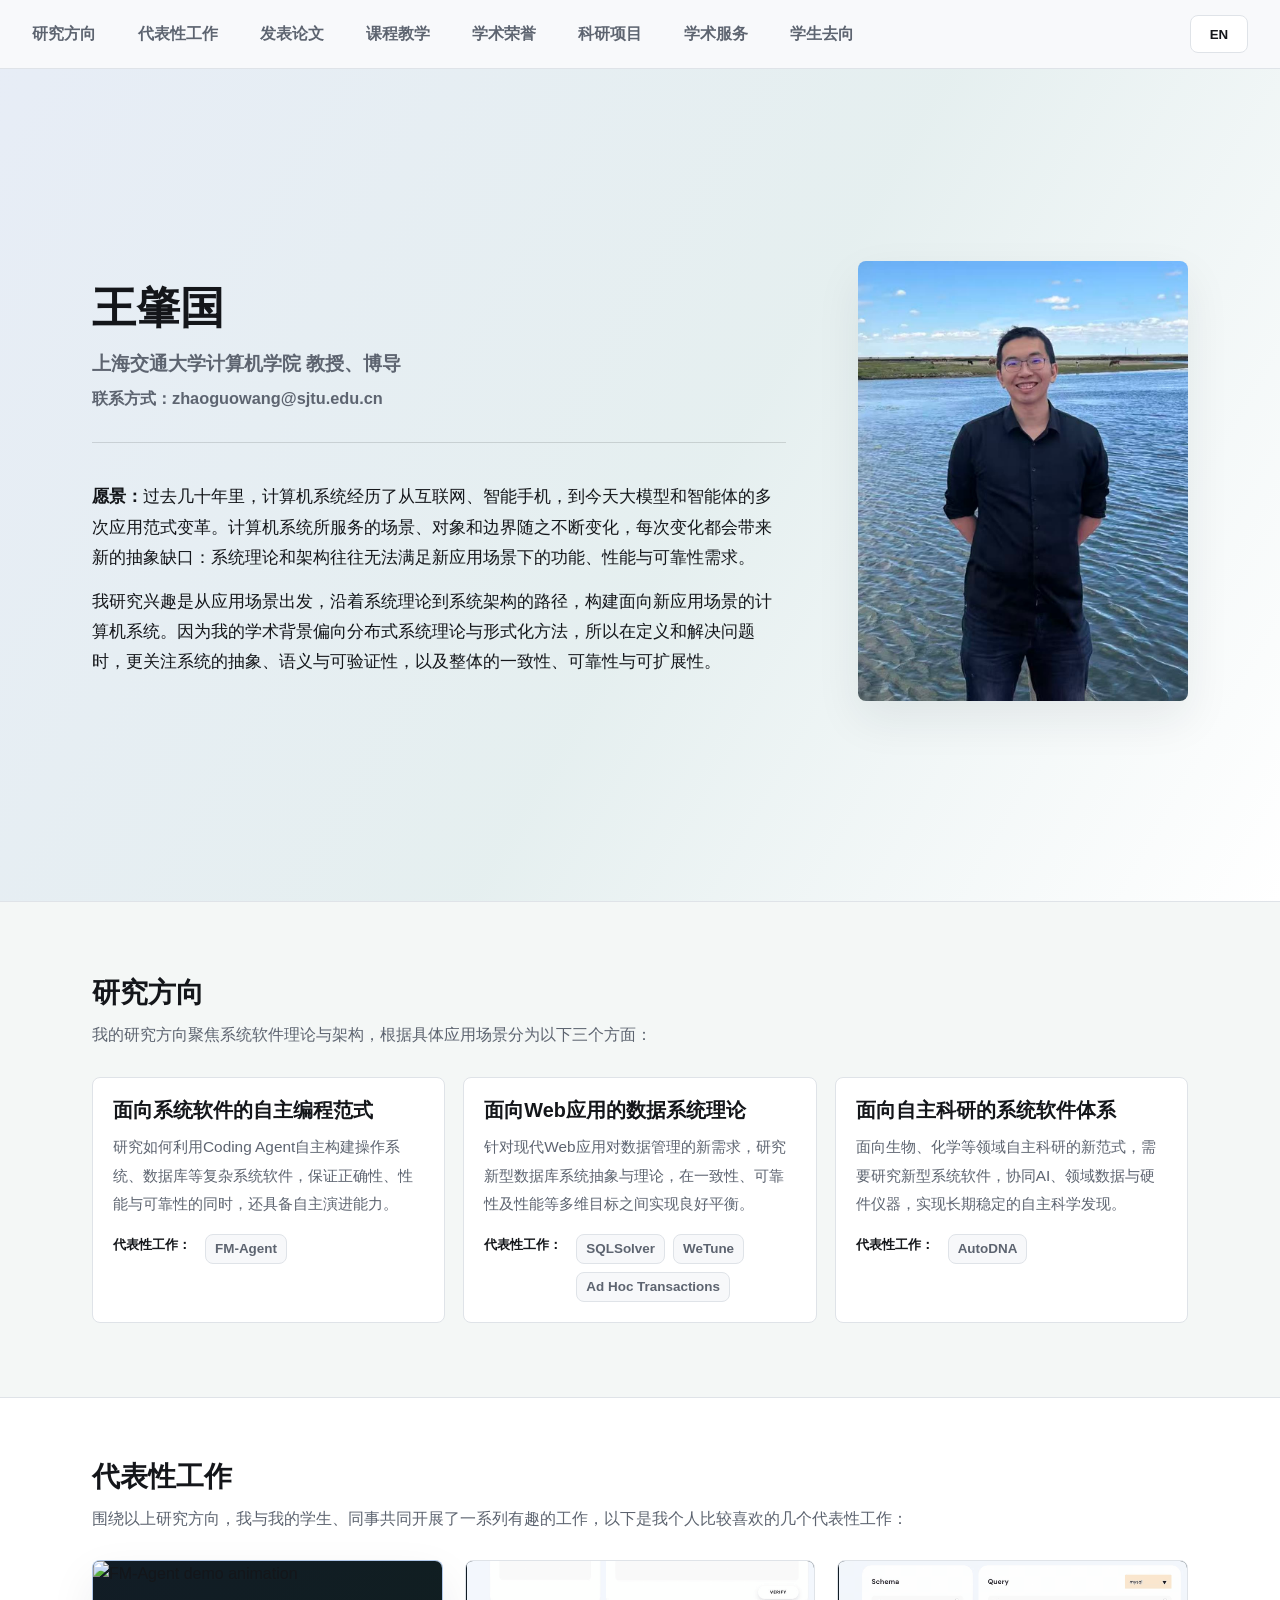
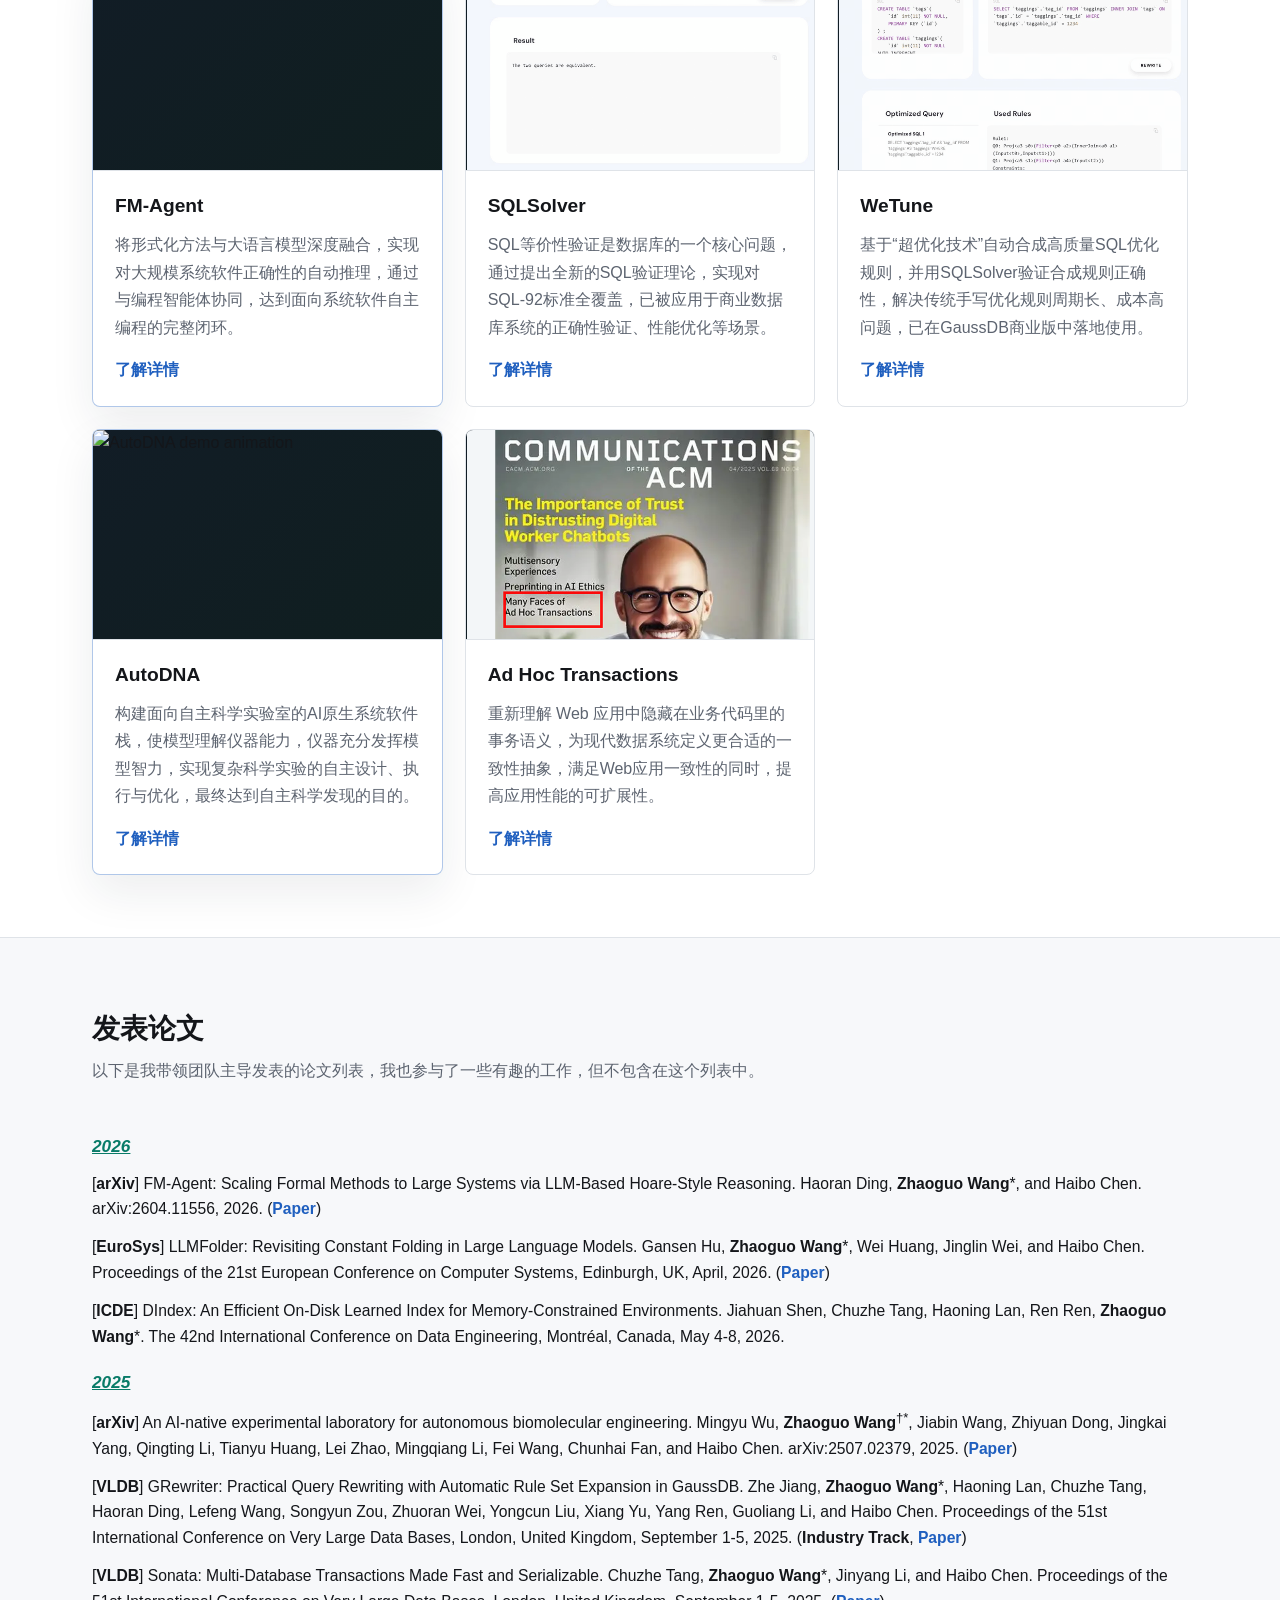
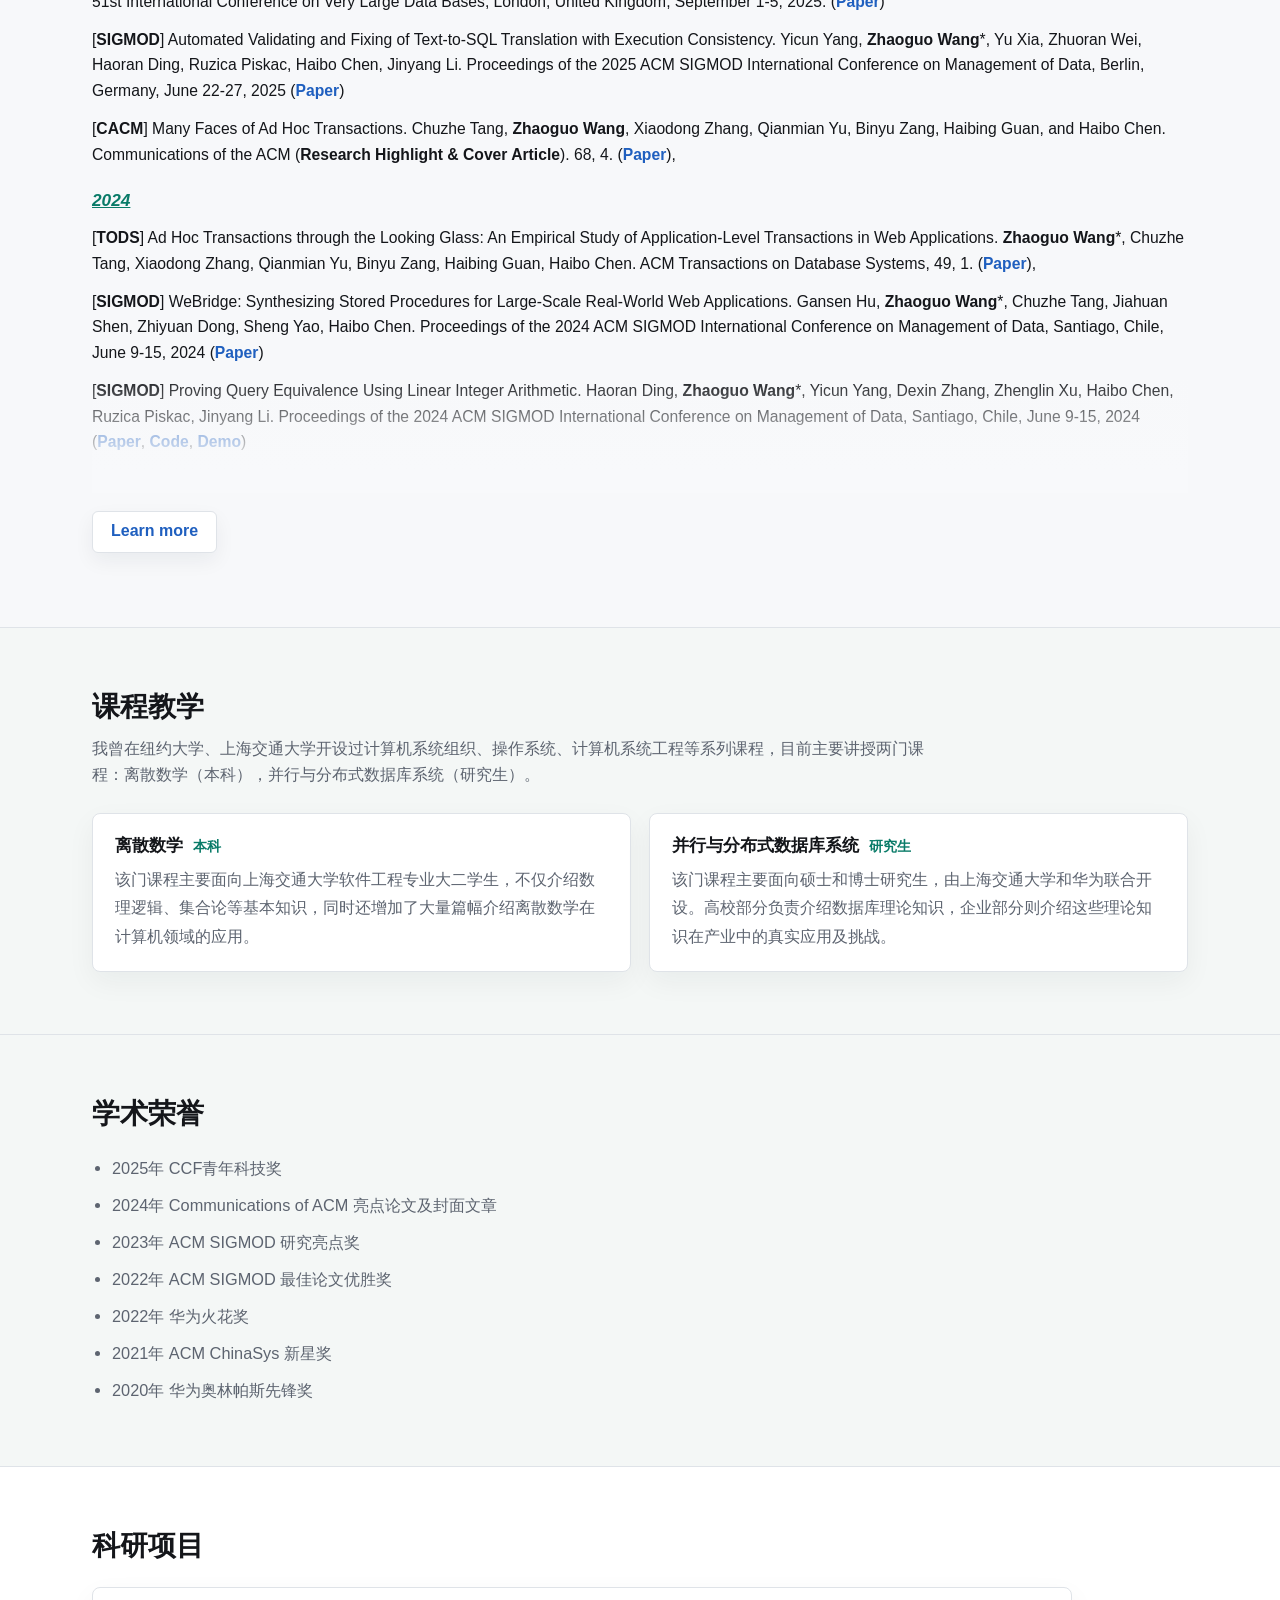
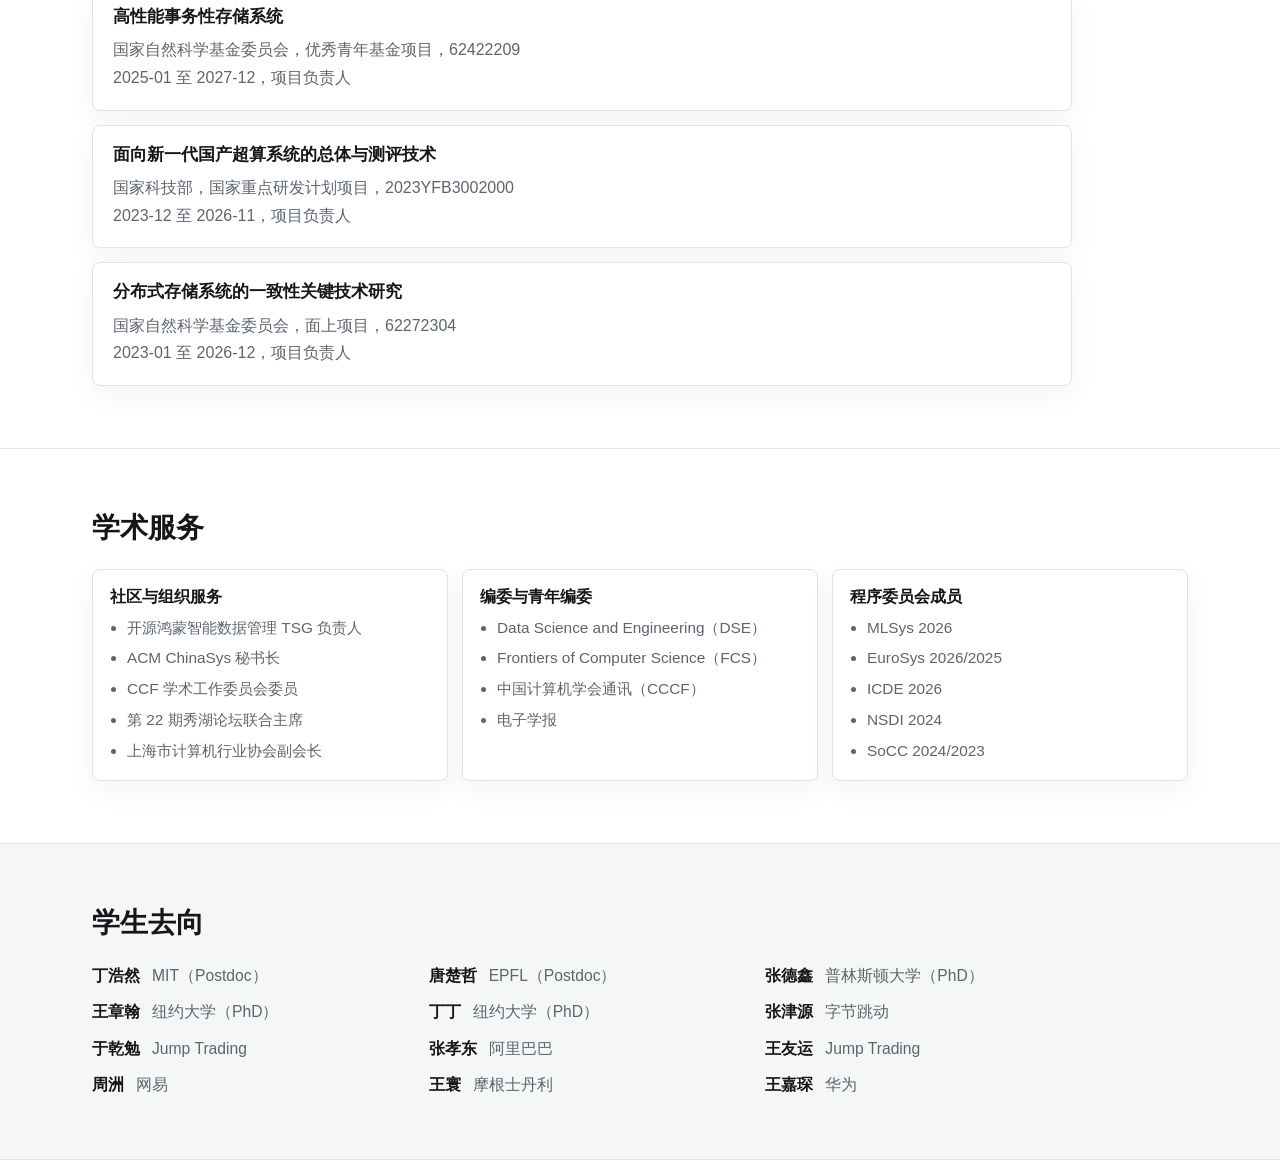
==== commit 34a610bc: "Use Alumni in English homepage" ====
--- a/index.html
+++ b/index.html
@@ -8,7 +8,7 @@
       name="description"
       content="王肇国，上海交通大学计算机学院教授、博导。研究方向聚焦系统软件理论与架构，面向自主编程、现代 Web 应用和自主科研等应用场景。"
     >
-    <link rel="stylesheet" href="./styles.css?v=20260623-1">
+    <link rel="stylesheet" href="./styles.css?v=20260623-2">
   </head>
   <body>
     <header class="site-header">
@@ -137,7 +137,7 @@
 
     </main>
 
-    <script src="./publications.js?v=20260623-1"></script>
-    <script src="./script.js?v=20260623-1"></script>
+    <script src="./publications.js?v=20260623-2"></script>
+    <script src="./script.js?v=20260623-2"></script>
   </body>
 </html>
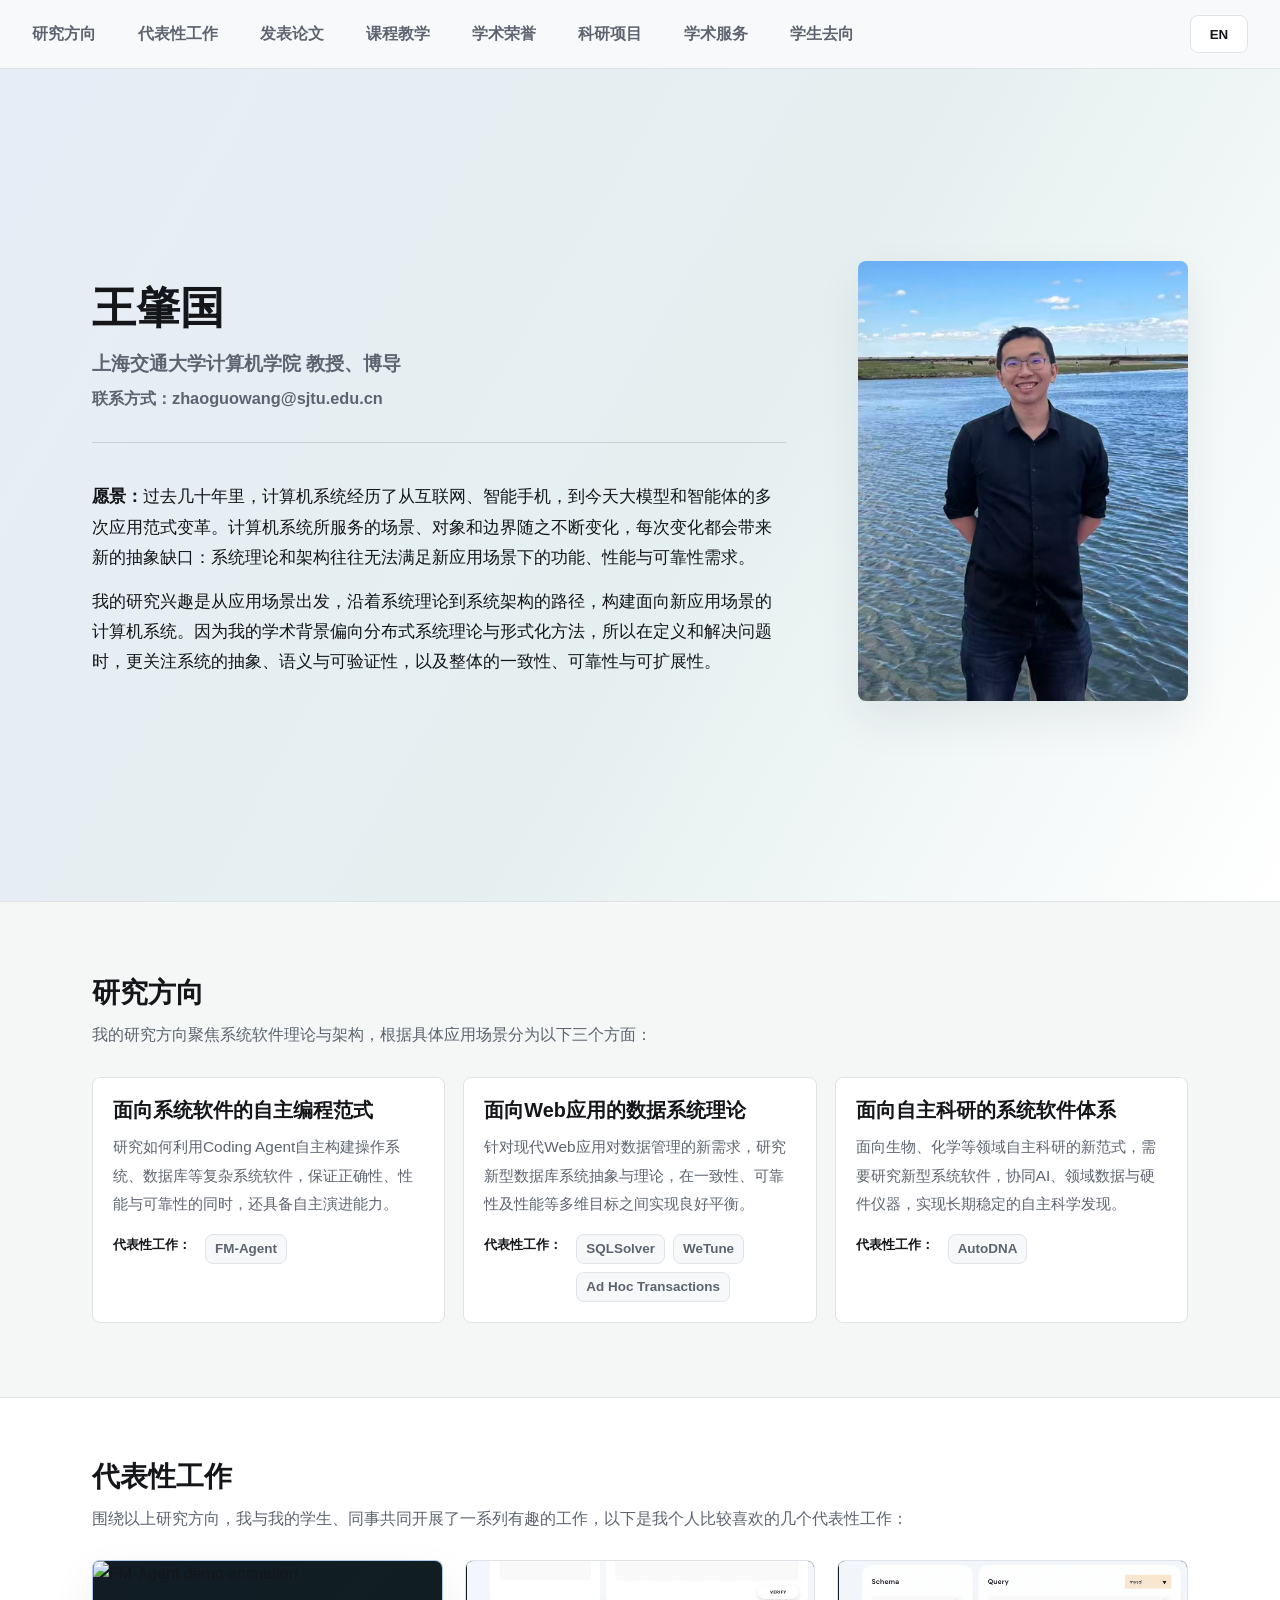
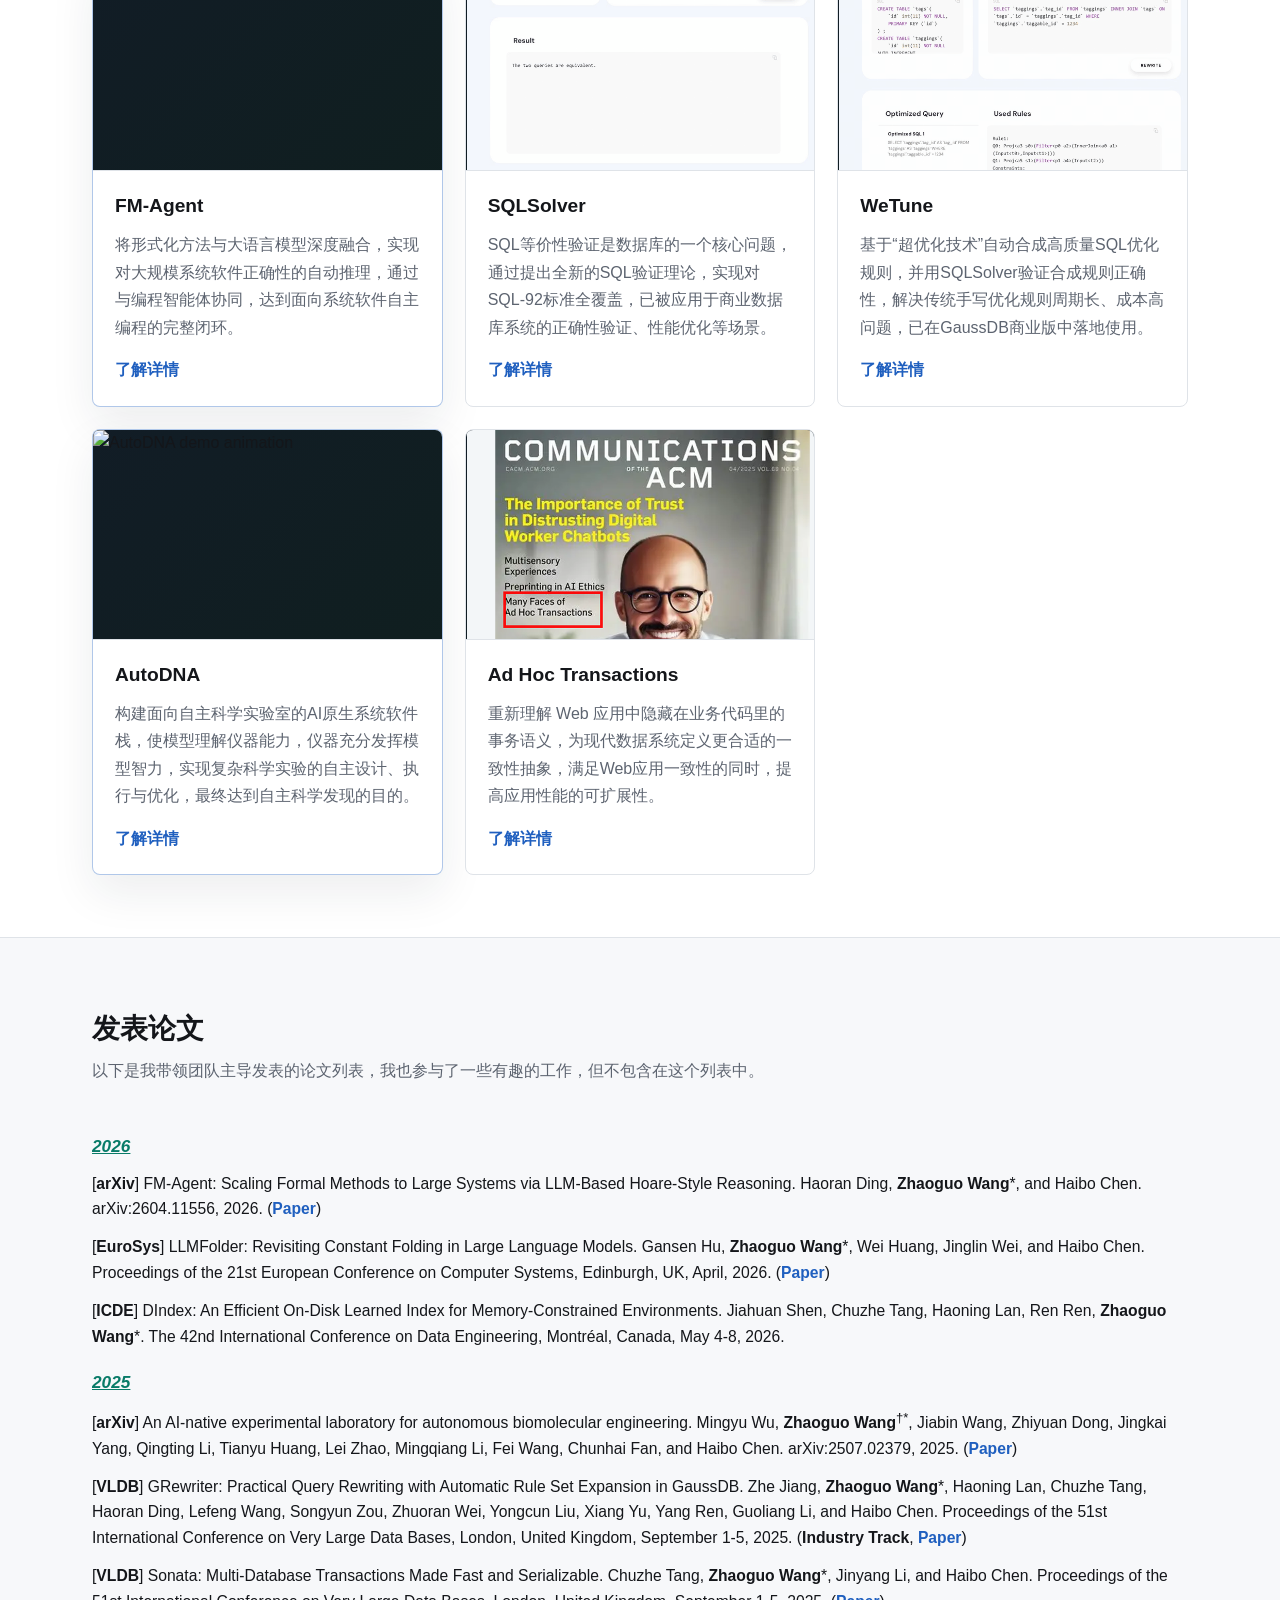
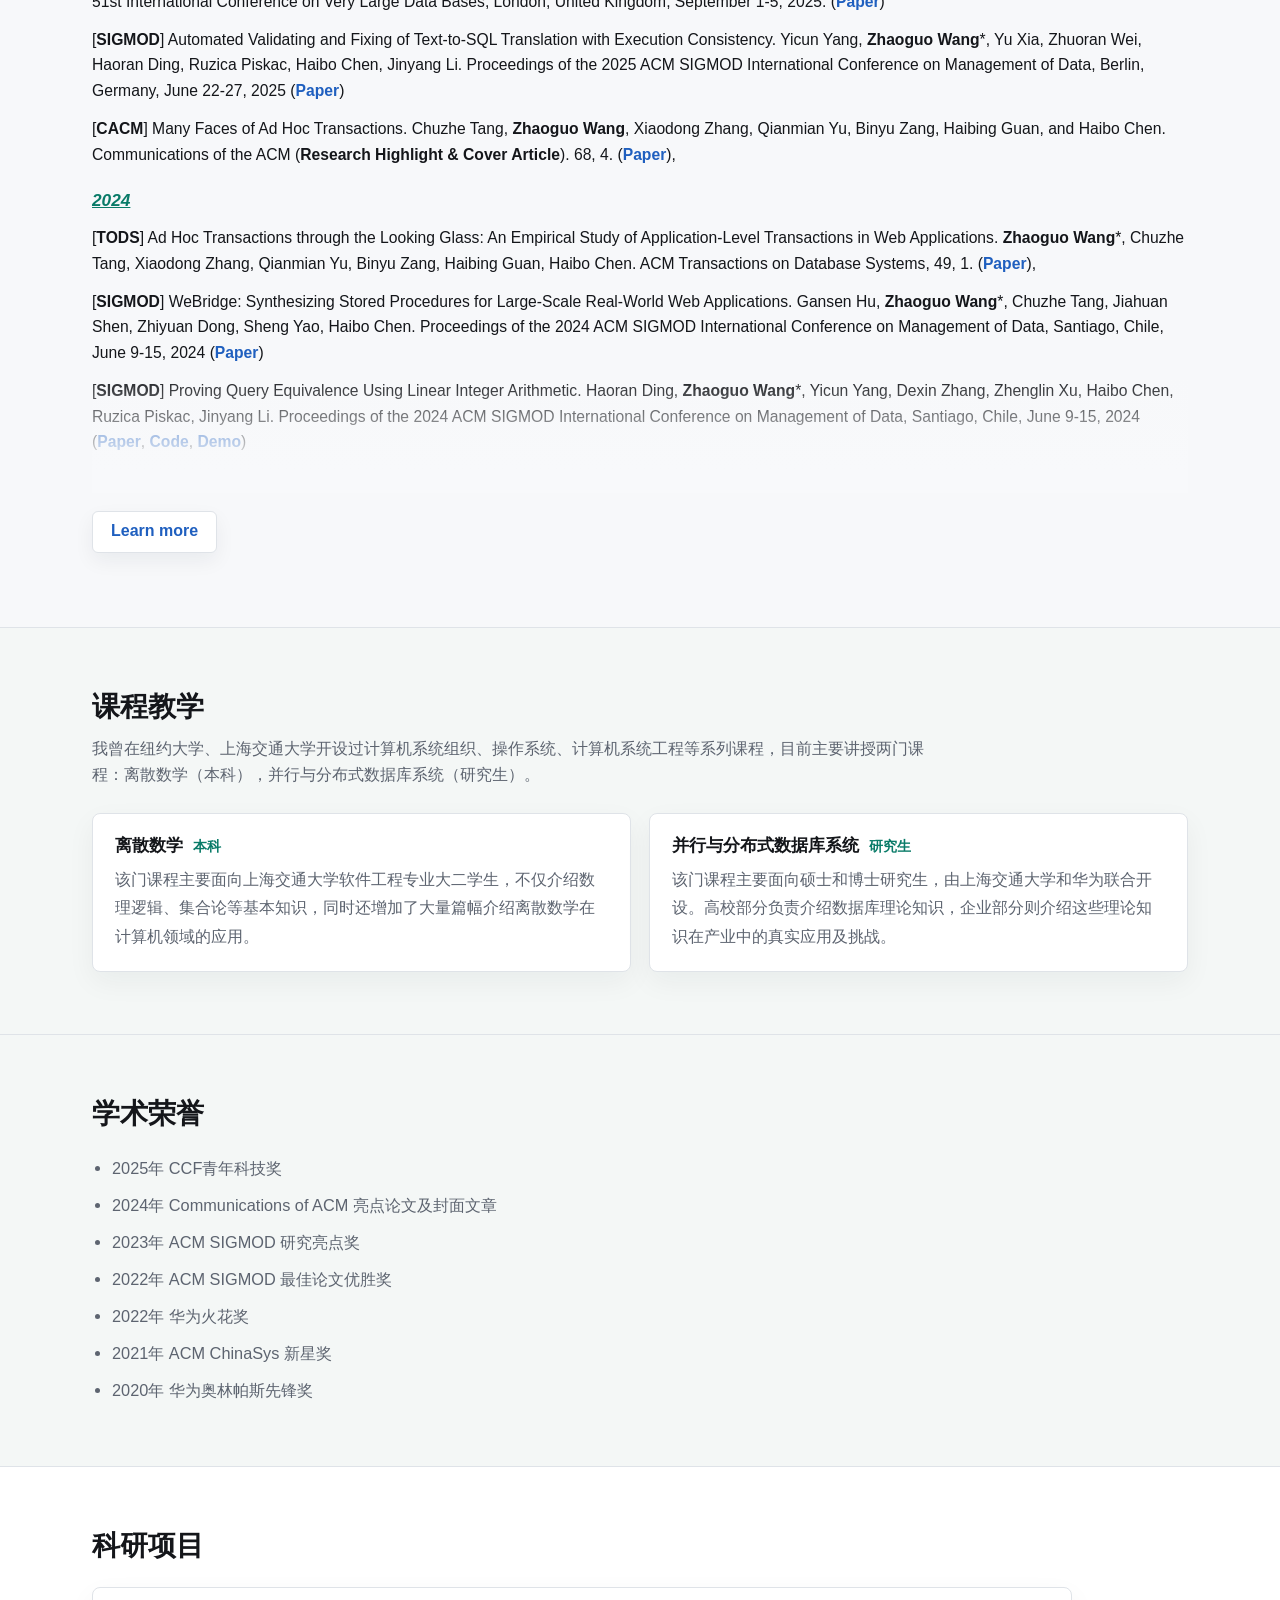
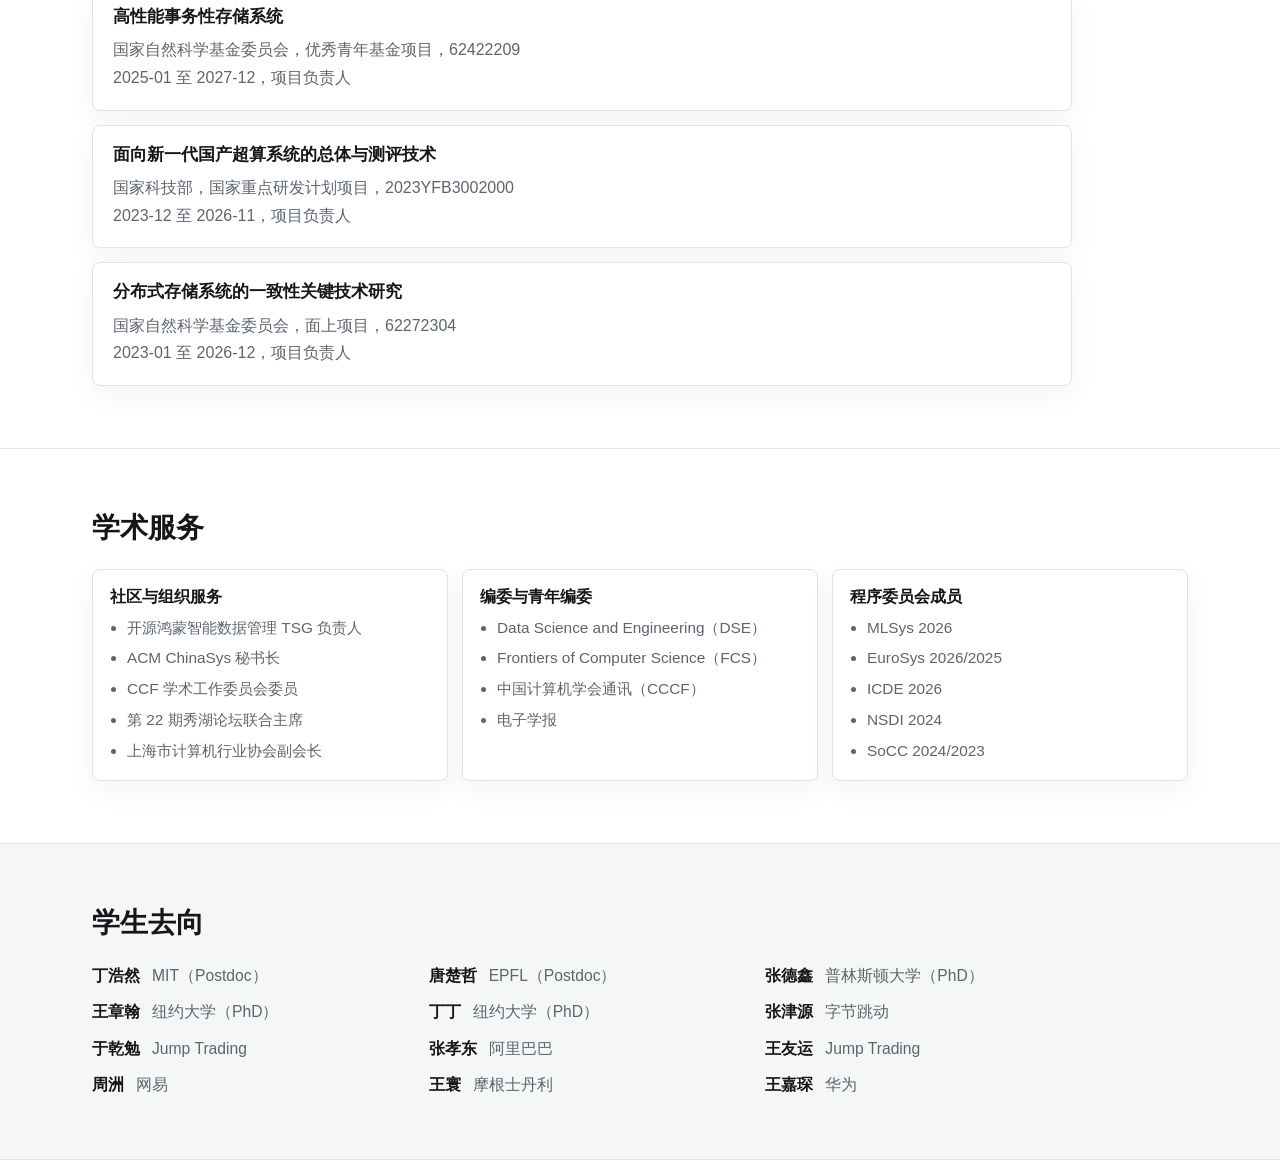
==== commit d93687fb: "Polish Chinese vision wording" ====
--- a/index.html
+++ b/index.html
@@ -8,7 +8,7 @@
       name="description"
       content="王肇国，上海交通大学计算机学院教授、博导。研究方向聚焦系统软件理论与架构，面向自主编程、现代 Web 应用和自主科研等应用场景。"
     >
-    <link rel="stylesheet" href="./styles.css?v=20260623-2">
+    <link rel="stylesheet" href="./styles.css?v=20260624-1">
   </head>
   <body>
     <header class="site-header">
@@ -137,7 +137,7 @@
 
     </main>
 
-    <script src="./publications.js?v=20260623-2"></script>
-    <script src="./script.js?v=20260623-2"></script>
+    <script src="./publications.js?v=20260624-1"></script>
+    <script src="./script.js?v=20260624-1"></script>
   </body>
 </html>
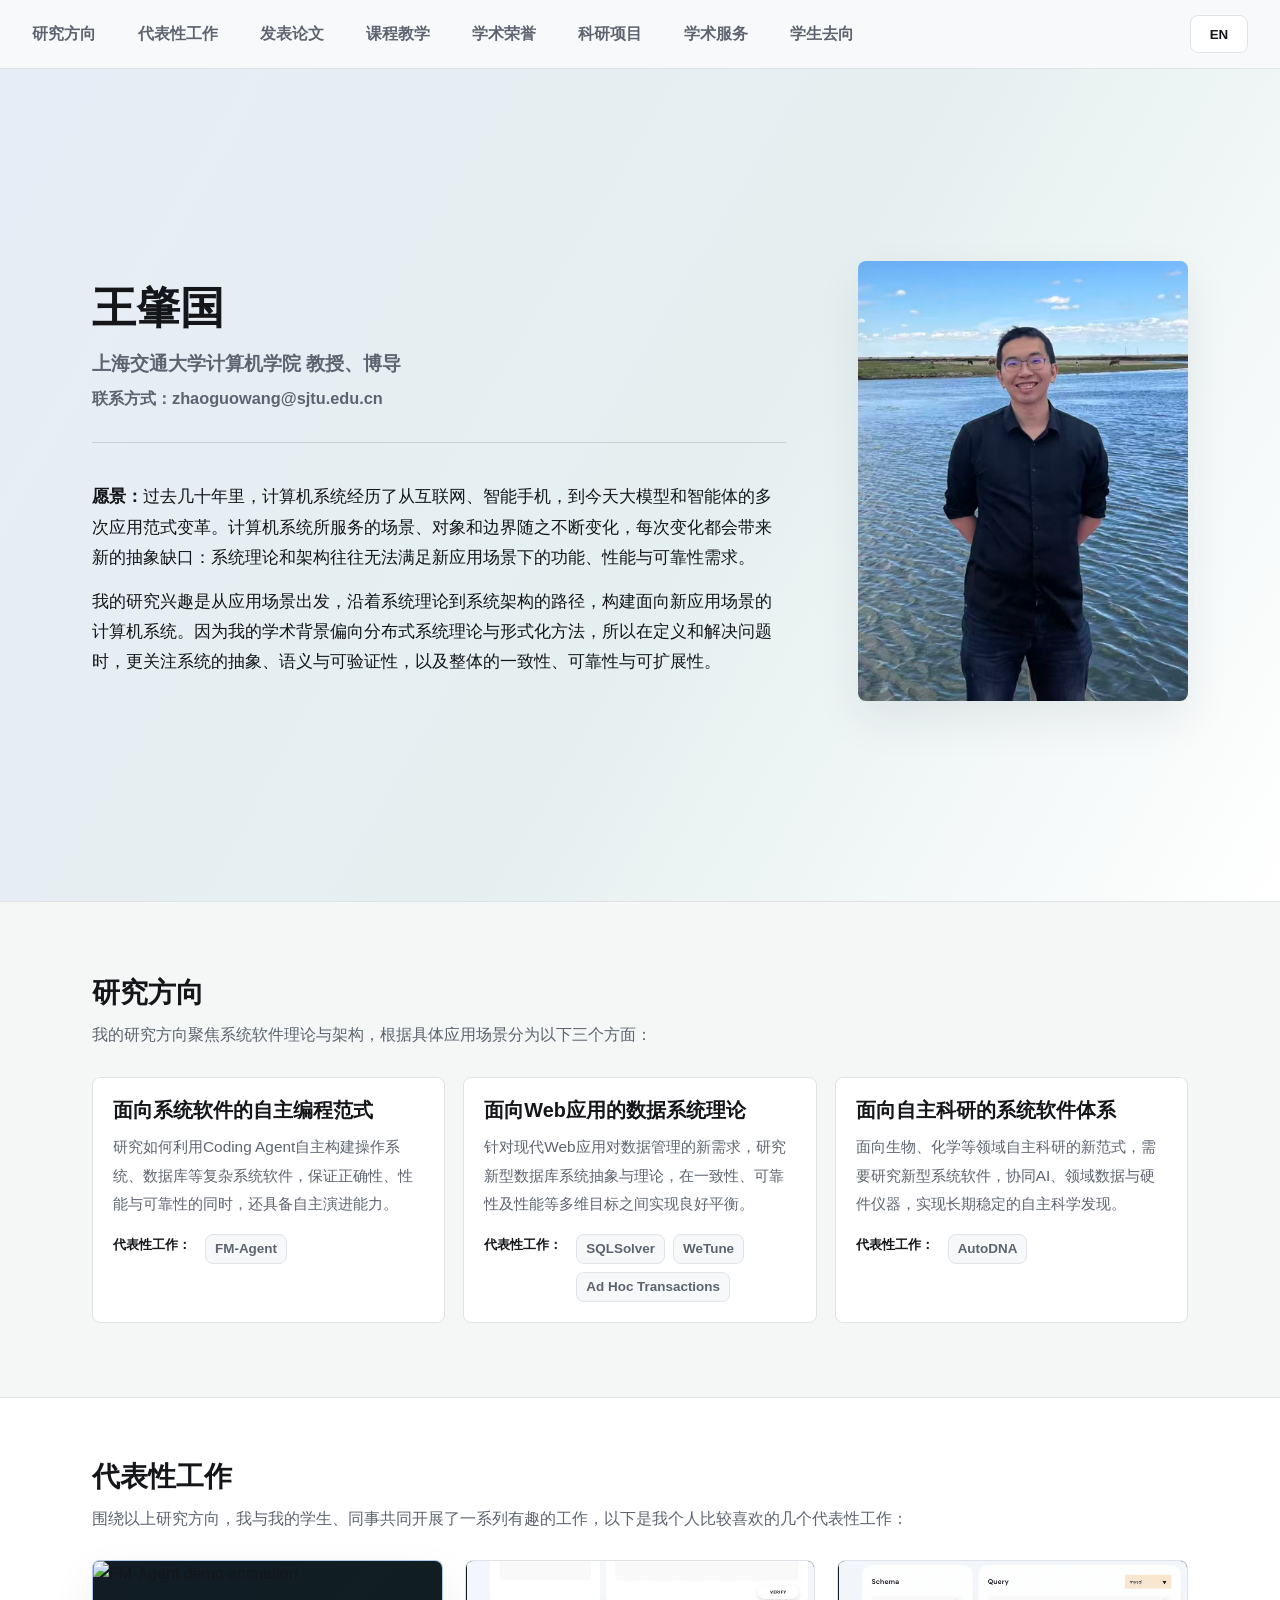
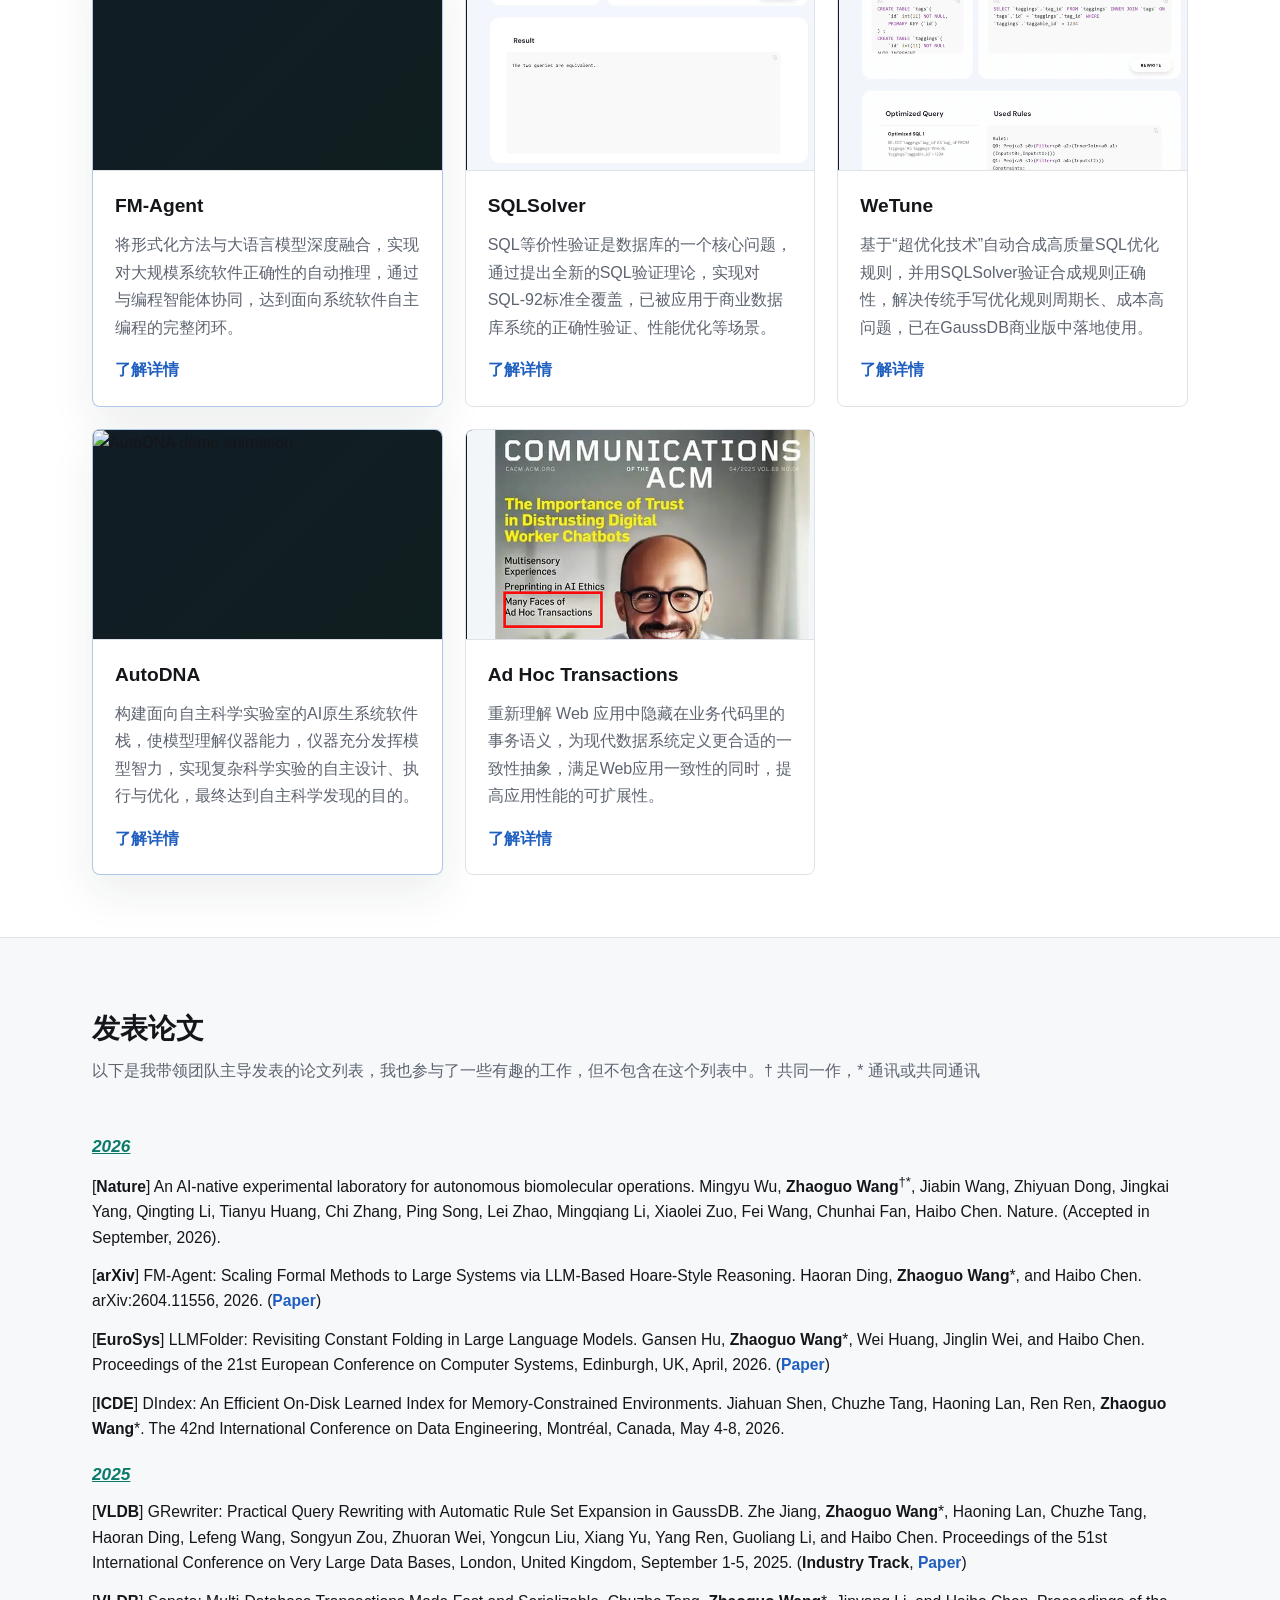
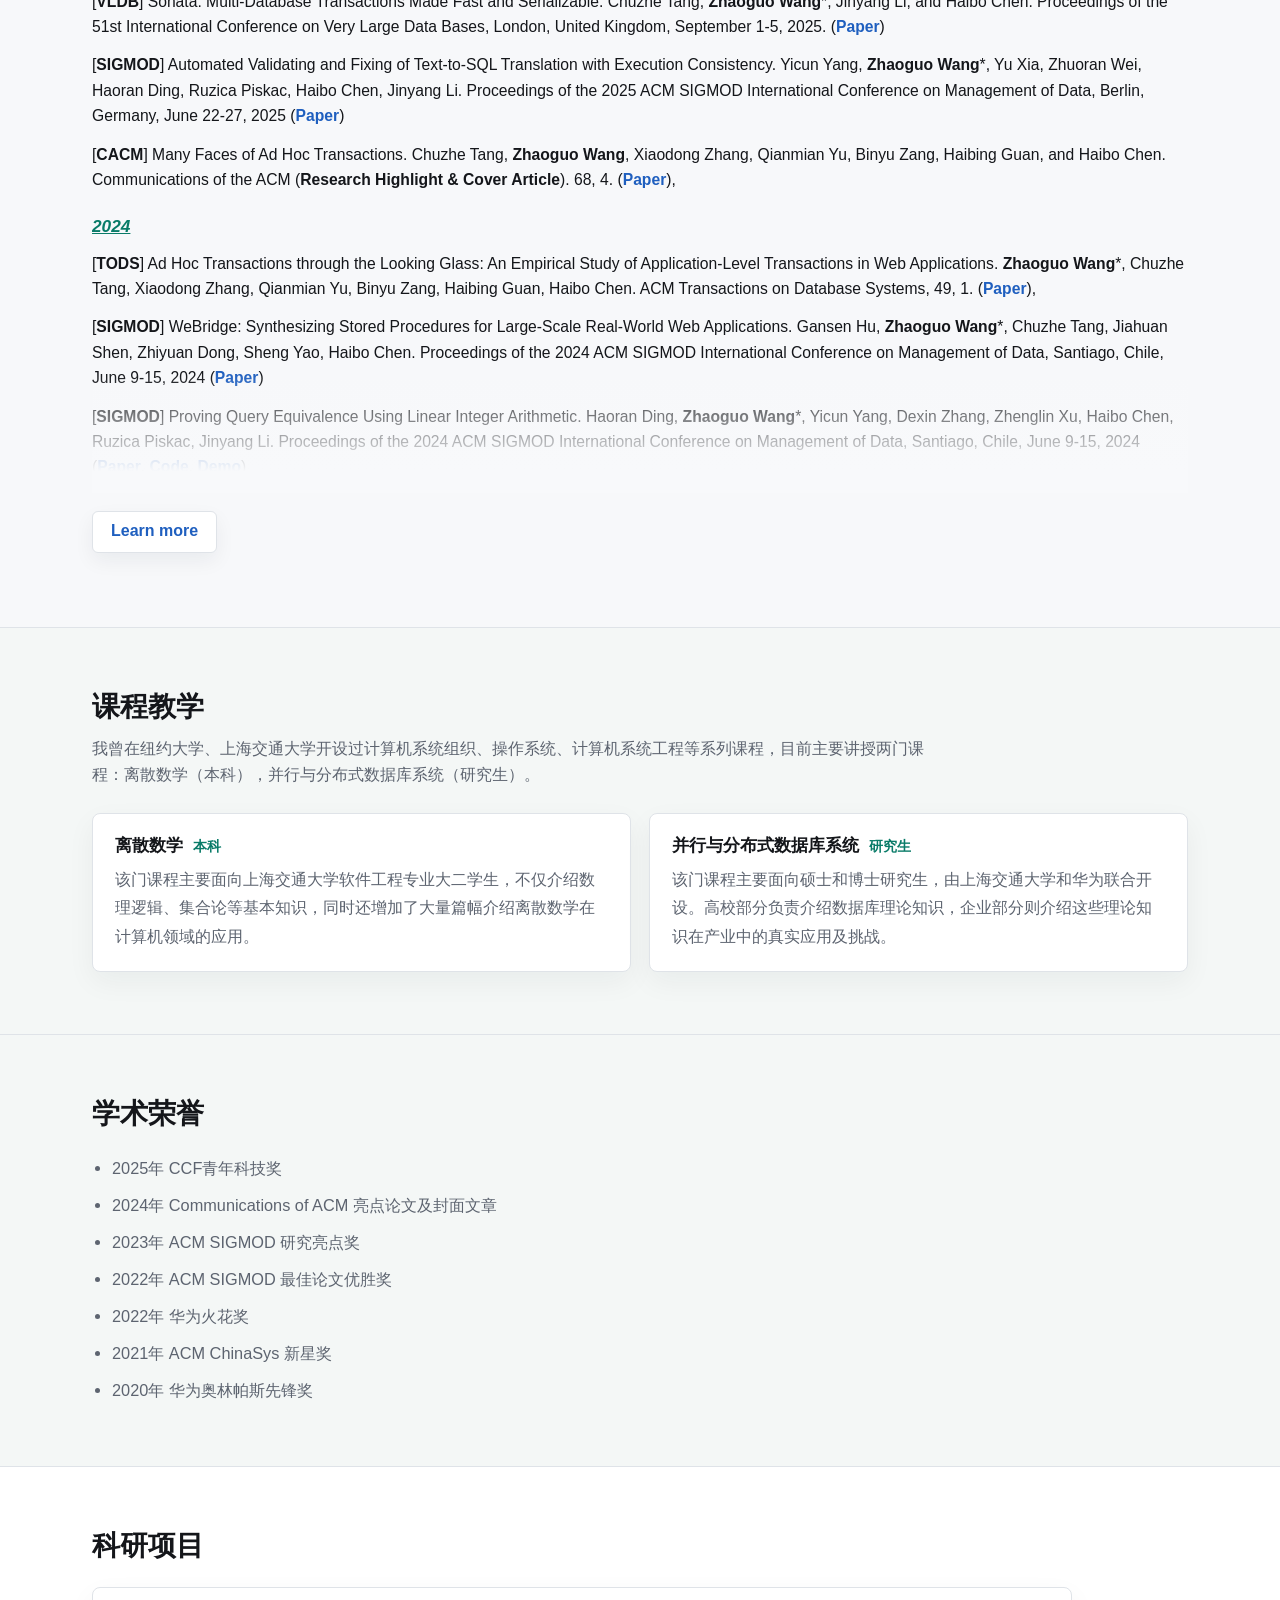
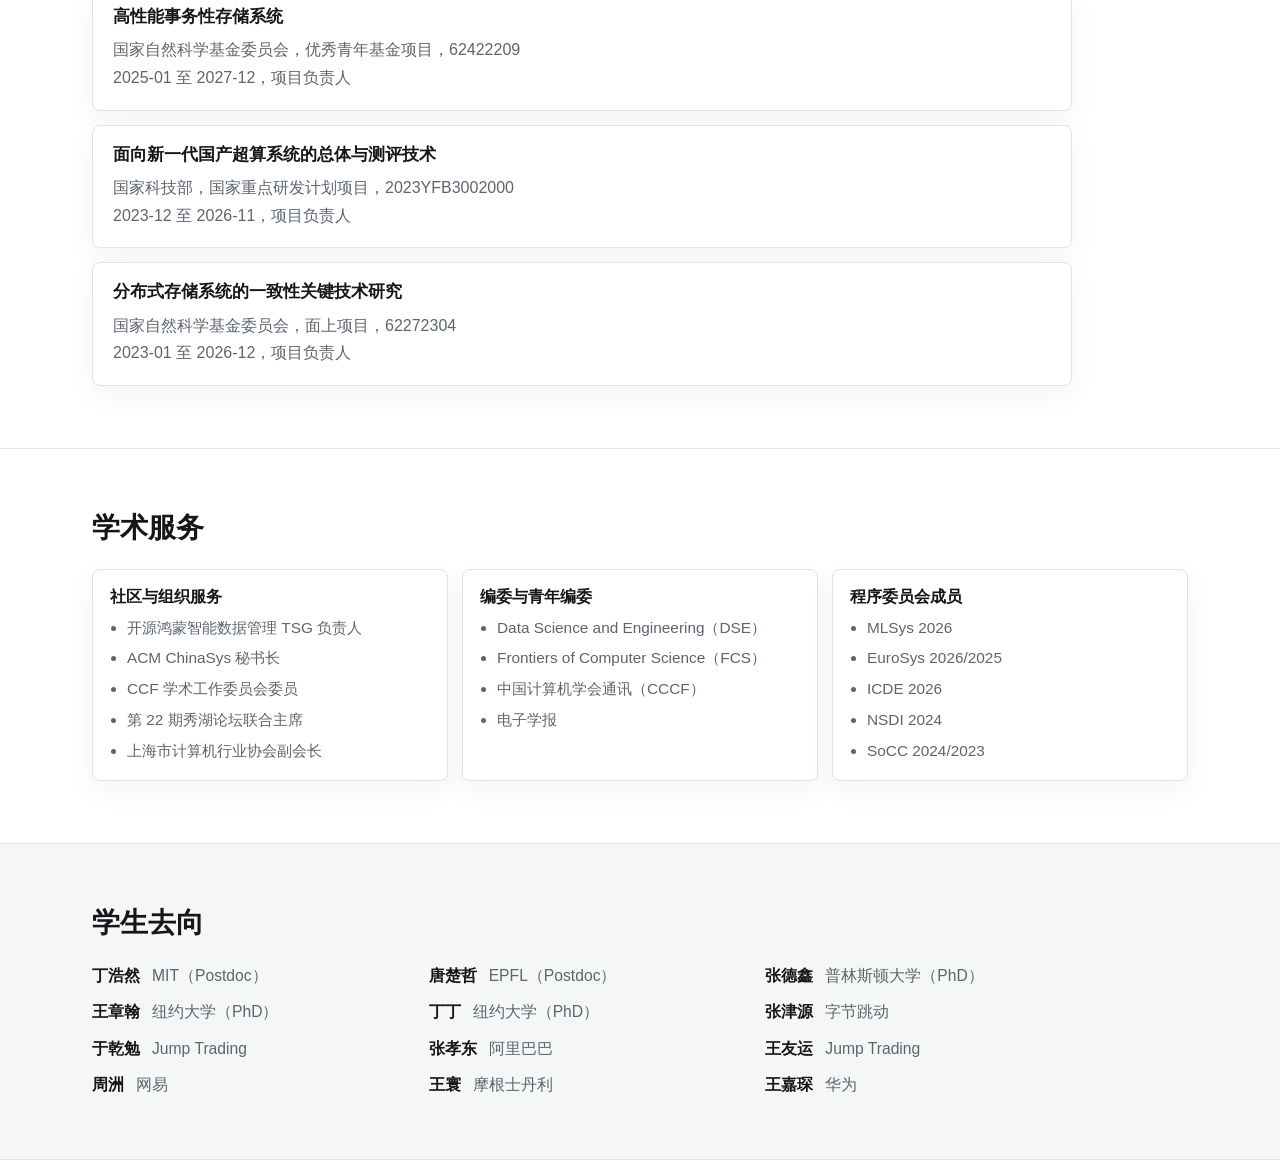
==== commit b11603e1: "Update Nature publication and author annotations" ====
--- a/index.html
+++ b/index.html
@@ -8,7 +8,7 @@
       name="description"
       content="王肇国，上海交通大学计算机学院教授、博导。研究方向聚焦系统软件理论与架构，面向自主编程、现代 Web 应用和自主科研等应用场景。"
     >
-    <link rel="stylesheet" href="./styles.css?v=20260624-1">
+    <link rel="stylesheet" href="./styles.css?v=20260624-2">
   </head>
   <body>
     <header class="site-header">
@@ -137,7 +137,7 @@
 
     </main>
 
-    <script src="./publications.js?v=20260624-1"></script>
-    <script src="./script.js?v=20260624-1"></script>
+    <script src="./publications.js?v=20261010-1"></script>
+    <script src="./script.js?v=20261010-2"></script>
   </body>
 </html>
